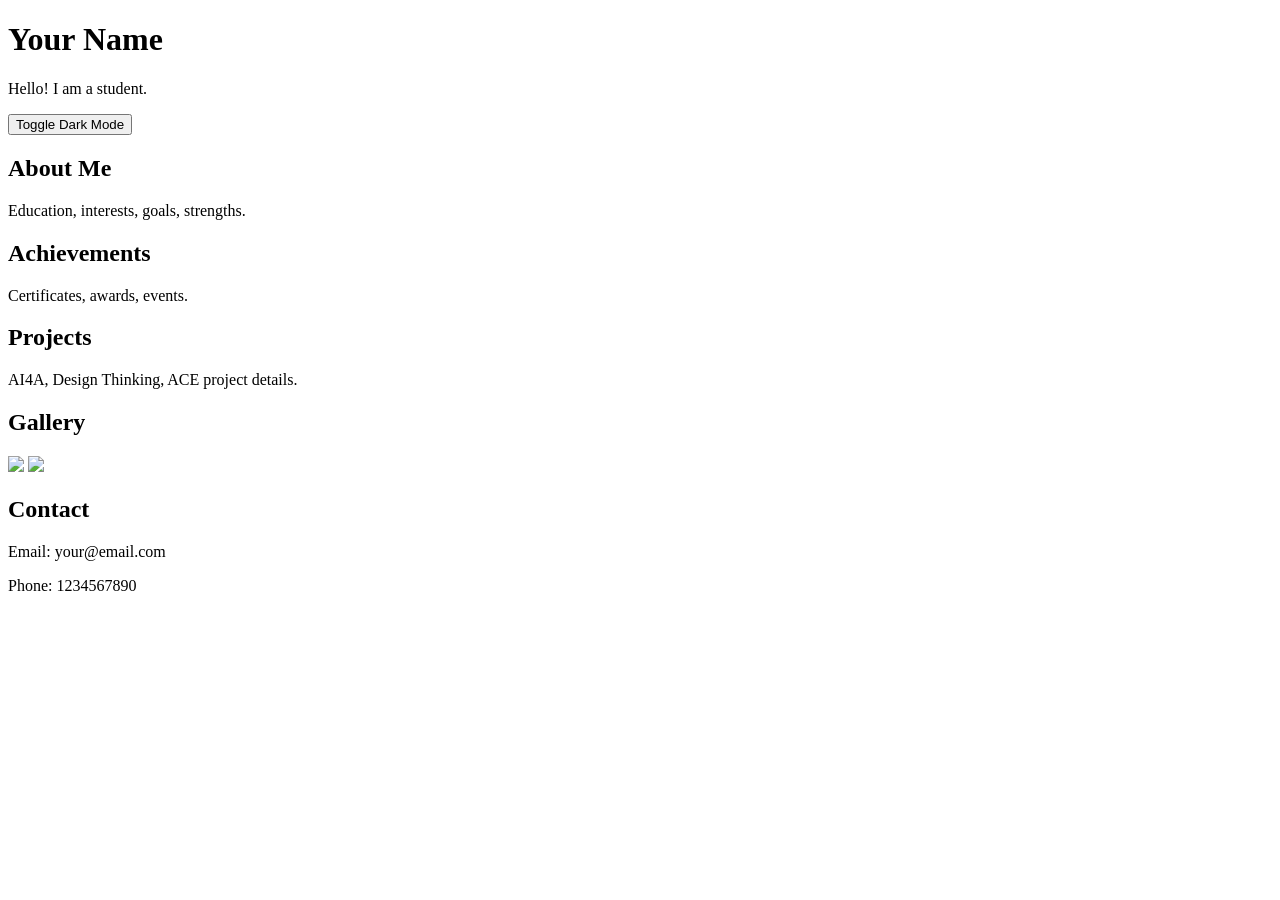
==== index.html @ b1f76a6d "Create index.html" ====
<!DOCTYPE html>
<html>
<head>
    <title>My Portfolio</title>
    <link rel="stylesheet" href="style.css">
</head>
<body>

    <header>
        <h1>Your Name</h1>
        <p>Hello! I am a student.</p>
        <button onclick="toggleDarkMode()">Toggle Dark Mode</button>
    </header>

    <section>
        <h2>About Me</h2>
        <p>Education, interests, goals, strengths.</p>
    </section>

    <section>
        <h2>Achievements</h2>
        <p>Certificates, awards, events.</p>
    </section>

    <section>
        <h2>Projects</h2>
        <p>AI4A, Design Thinking, ACE project details.</p>
    </section>

    <section>
        <h2>Gallery</h2>
        <img src="images/profile.jpg" width="200">
        <img src="images/certificate1.jpg" width="200">
    </section>

    <section>
        <h2>Contact</h2>
        <p>Email: your@email.com</p>
        <p>Phone: 1234567890</p>
    </section>

    <script src="script.js"></script>

</body>
</html>
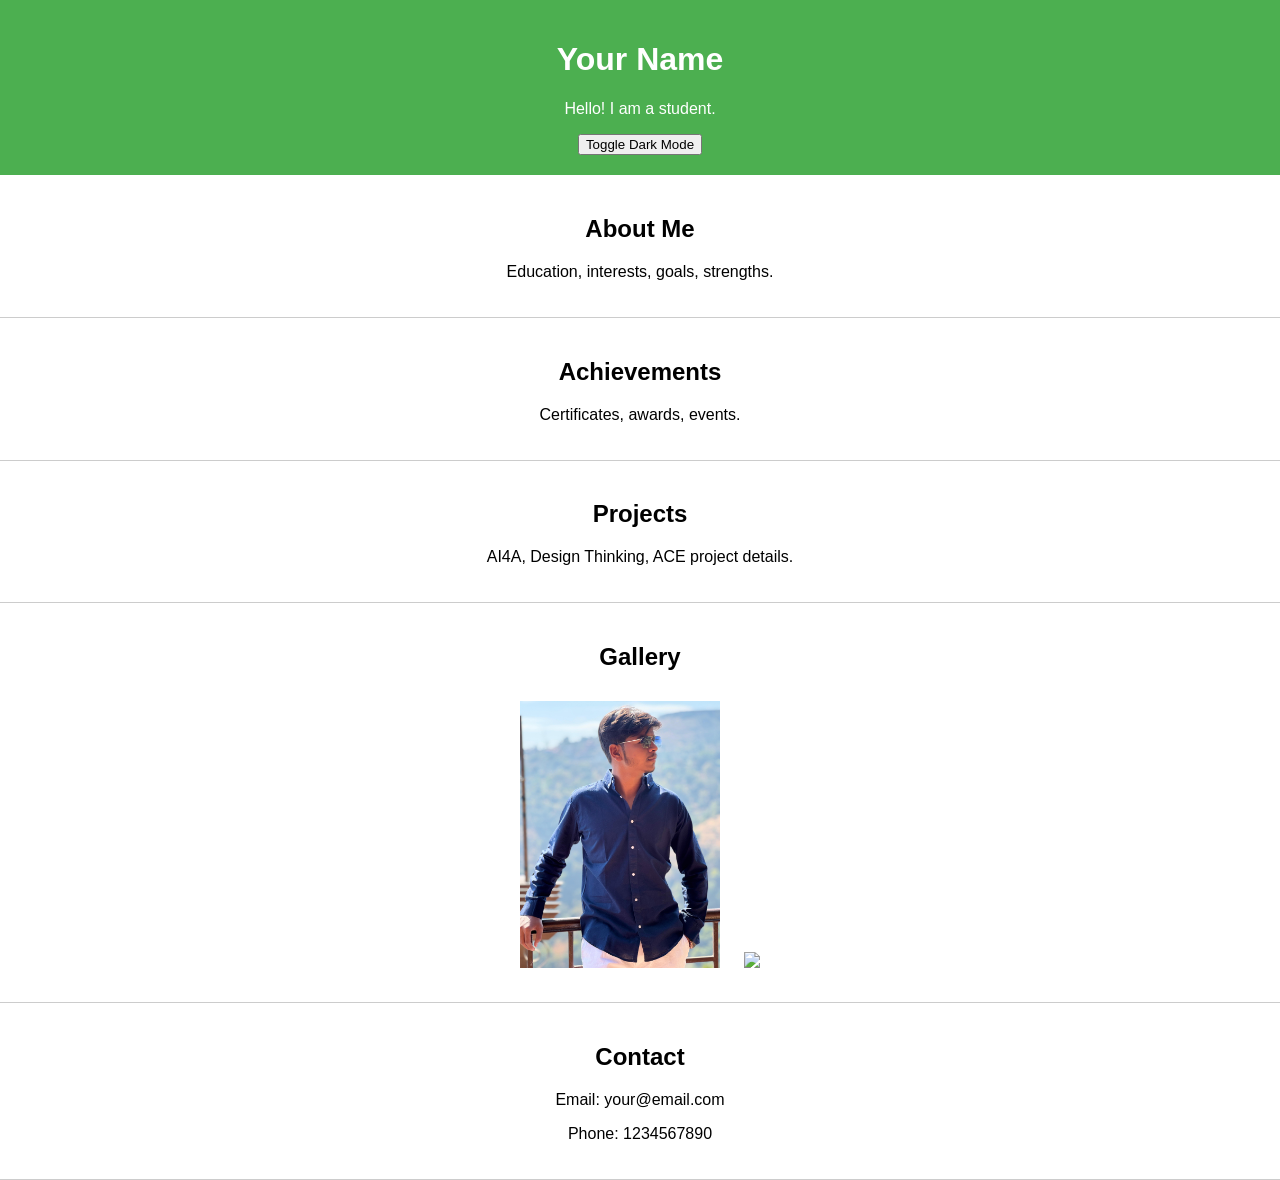
==== commit 2ec7805f: "index.html" ====
--- a/index.html
+++ b/index.html
@@ -29,7 +29,7 @@
 
     <section>
         <h2>Gallery</h2>
-        <img src="images/profile.jpg" width="200">
+        <img src="Profile.jpg.jpeg" width="200">
         <img src="images/certificate1.jpg" width="200">
     </section>
 
--- a/style.css
+++ b/style.css
@@ -0,0 +1,26 @@
+body {
+    font-family: Arial;
+    margin: 0;
+    padding: 0;
+    text-align: center;
+}
+
+header {
+    background: #4CAF50;
+    color: white;
+    padding: 20px;
+}
+
+section {
+    padding: 20px;
+    border-bottom: 1px solid #ccc;
+}
+
+img {
+    margin: 10px;
+}
+
+.dark {
+    background: black;
+    color: white;
+}
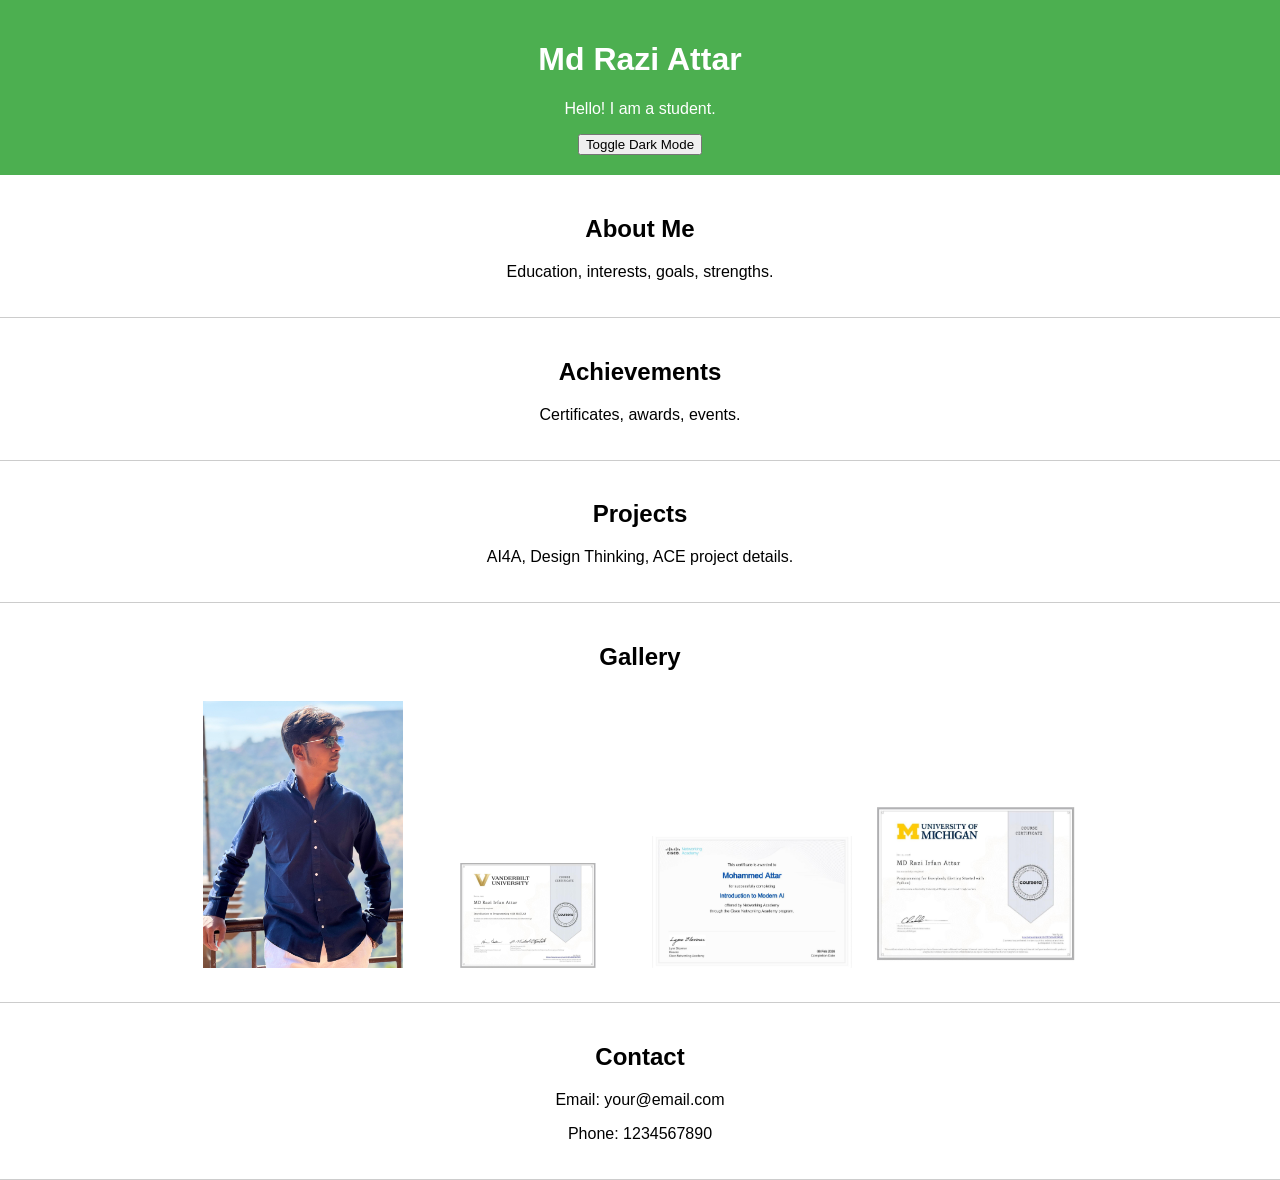
==== commit 78fe2378: "Update index.html" ====
--- a/index.html
+++ b/index.html
@@ -7,7 +7,7 @@
 <body>
 
     <header>
-        <h1>Your Name</h1>
+        <h1>Md Razi Attar</h1>
         <p>Hello! I am a student.</p>
         <button onclick="toggleDarkMode()">Toggle Dark Mode</button>
     </header>
@@ -30,7 +30,9 @@
     <section>
         <h2>Gallery</h2>
         <img src="Profile.jpg.jpeg" width="200">
-        <img src="images/certificate1.jpg" width="200">
+        <img src="Matlab.jpg - Copy.jpeg" width="200">
+        <img src="Modern AI.jpg.jpeg" width="200">
+        <img src="Programming for everybody.jpg.jpeg" width="200">
     </section>
 
     <section>
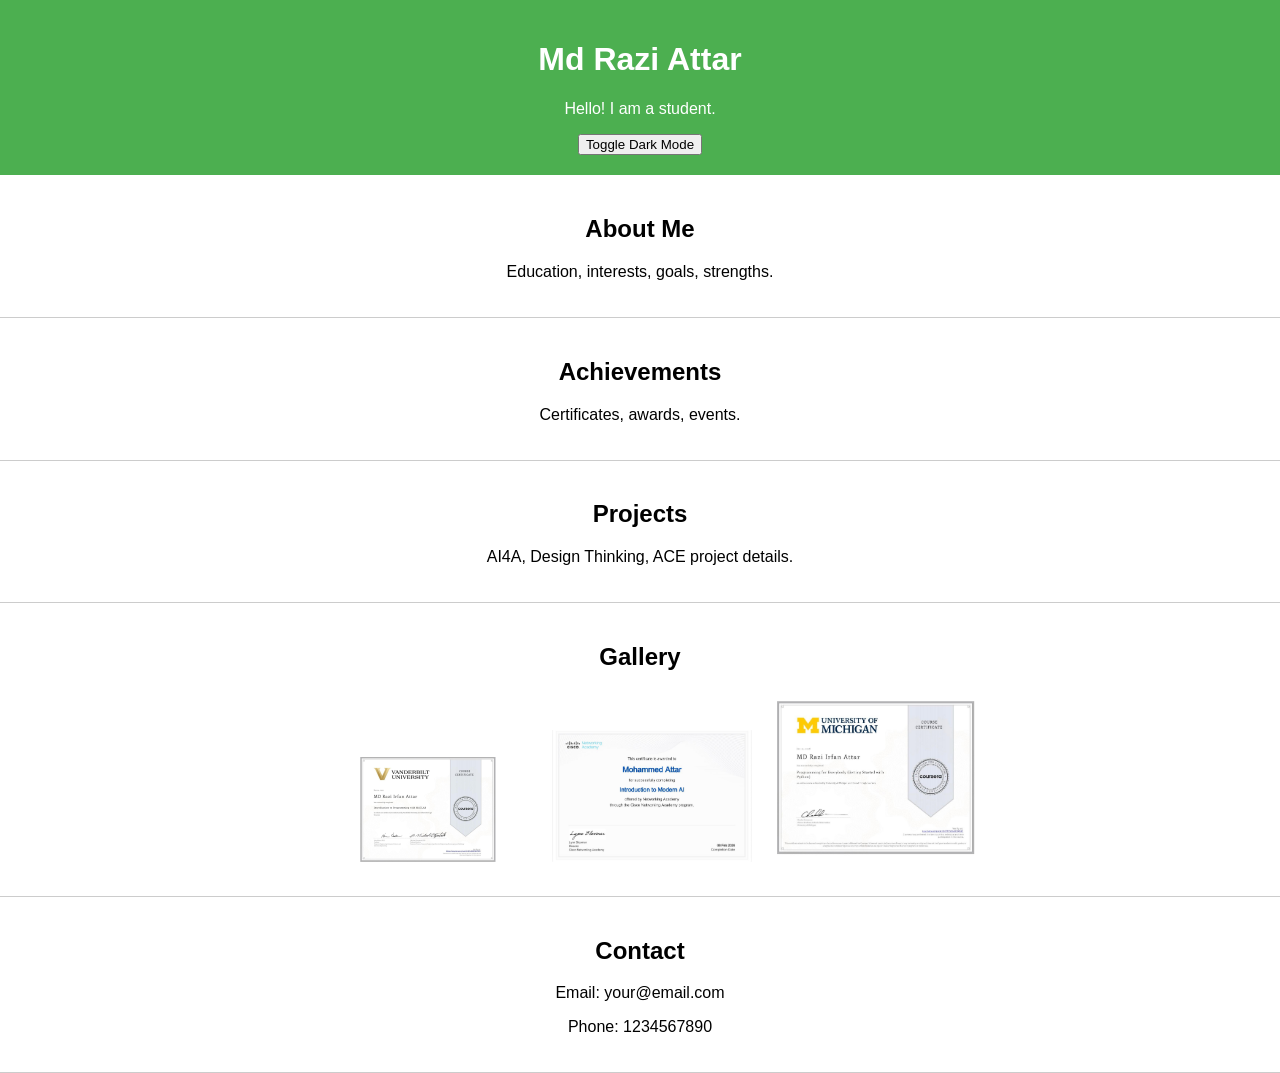
==== commit 5b769613: "Update index.html" ====
--- a/index.html
+++ b/index.html
@@ -29,7 +29,7 @@
 
     <section>
         <h2>Gallery</h2>
-        <img src="Profile.jpg.jpeg" width="200">
+        <img src="" width="200">
         <img src="Matlab.jpg - Copy.jpeg" width="200">
         <img src="Modern AI.jpg.jpeg" width="200">
         <img src="Programming for everybody.jpg.jpeg" width="200">
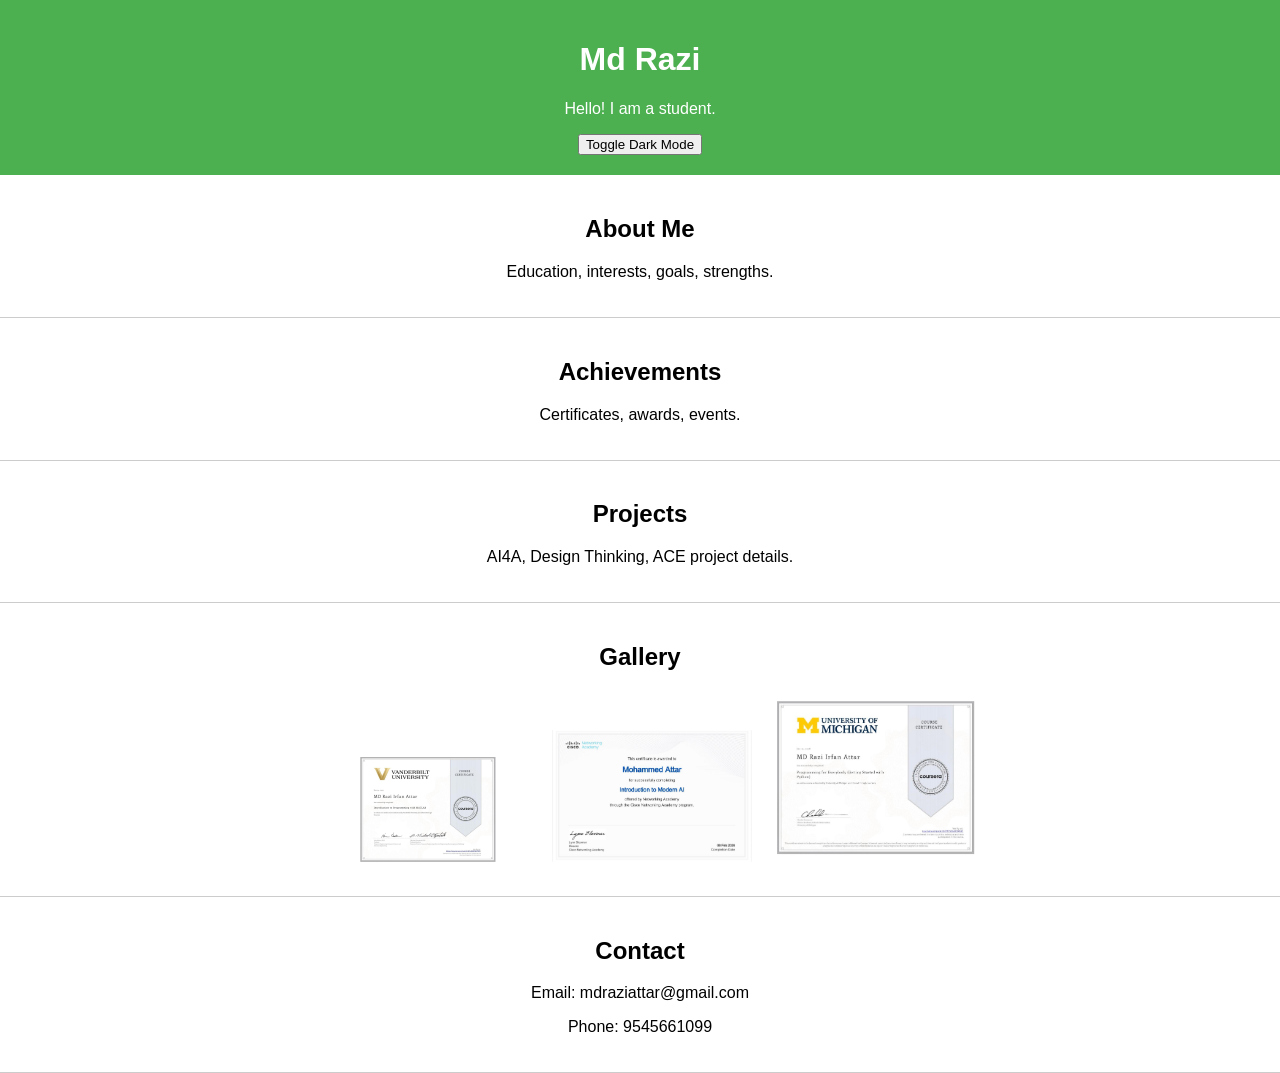
==== commit 2aa8e240: "Update index.html" ====
--- a/index.html
+++ b/index.html
@@ -7,7 +7,7 @@
 <body>
 
     <header>
-        <h1>Md Razi Attar</h1>
+        <h1>Md Razi </h1>
         <p>Hello! I am a student.</p>
         <button onclick="toggleDarkMode()">Toggle Dark Mode</button>
     </header>
@@ -37,8 +37,8 @@
 
     <section>
         <h2>Contact</h2>
-        <p>Email: your@email.com</p>
-        <p>Phone: 1234567890</p>
+        <p>Email: mdraziattar@gmail.com</p>
+        <p>Phone: 9545661099</p>
     </section>
 
     <script src="script.js"></script>
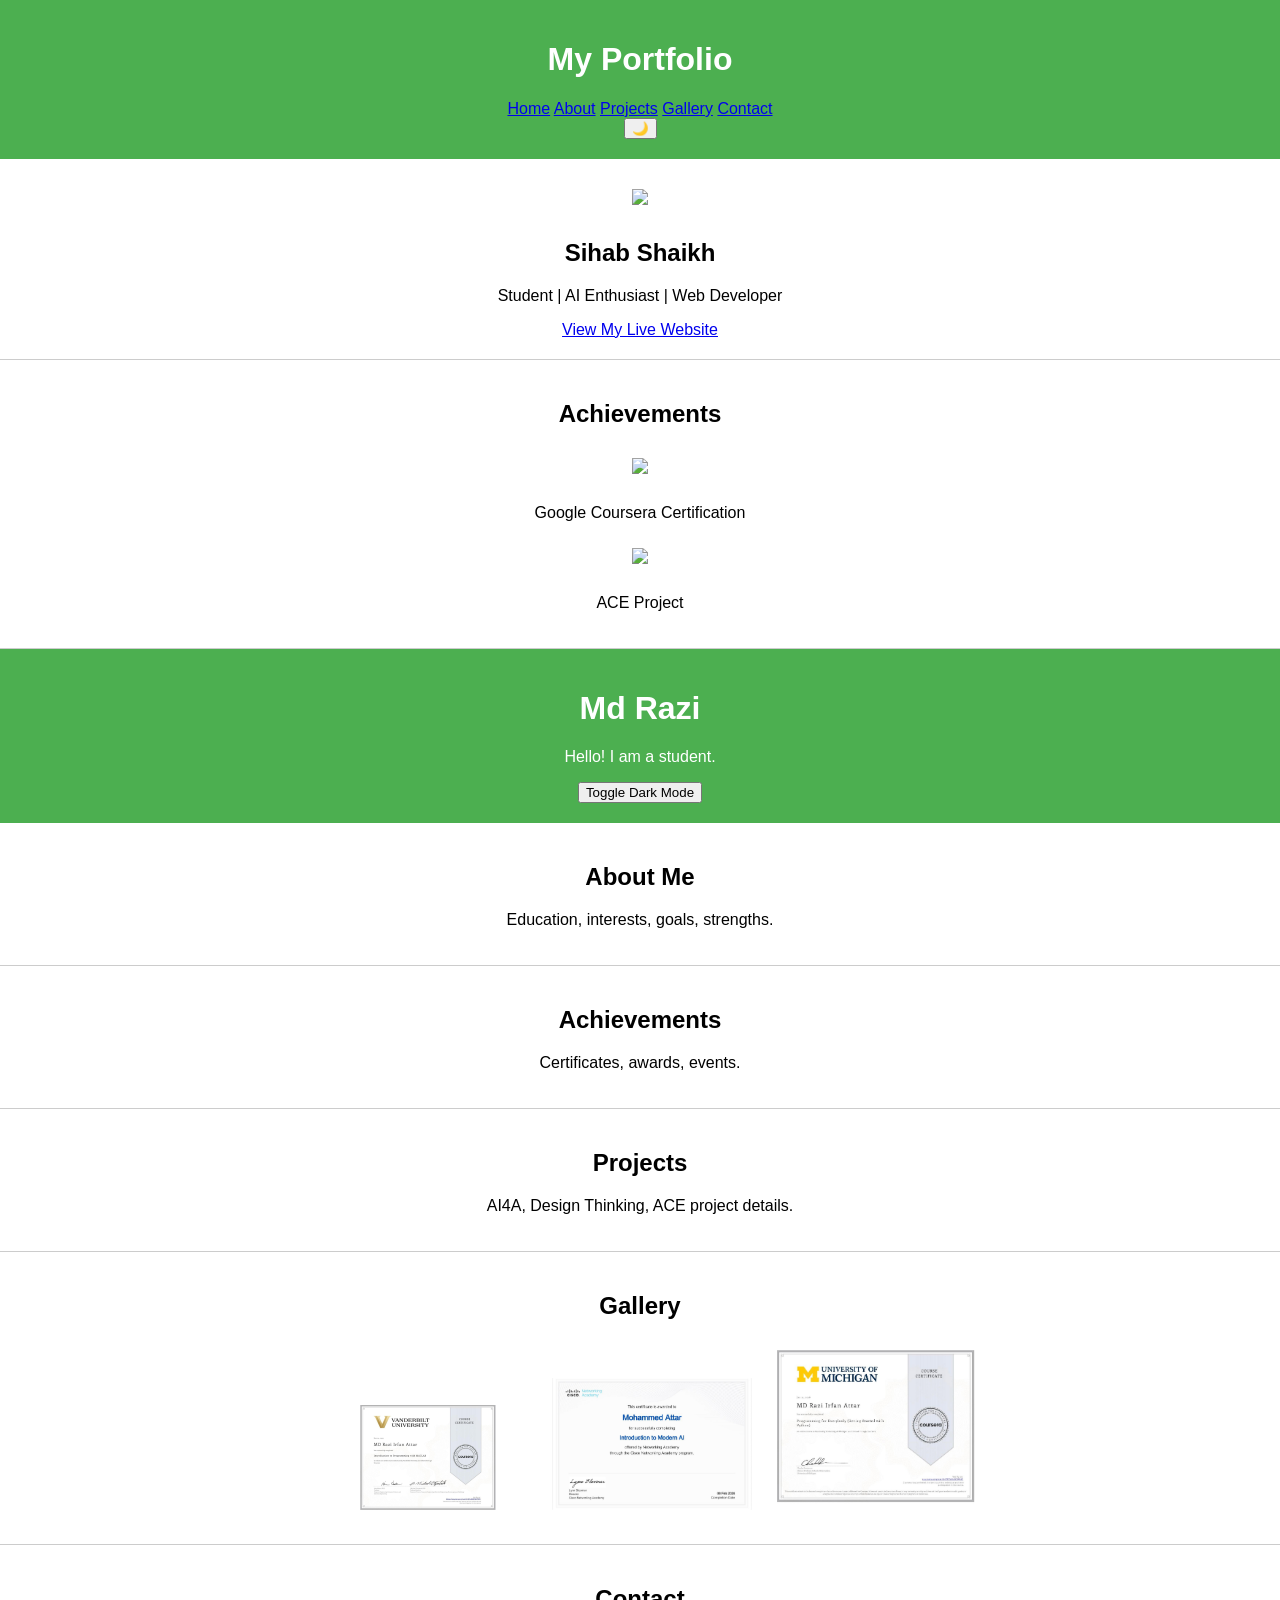
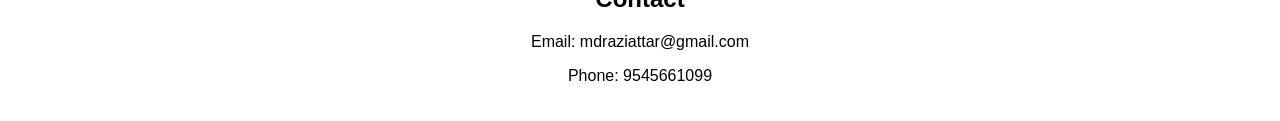
==== commit 822f124f: "Update index.html" ====
--- a/index.html
+++ b/index.html
@@ -1,4 +1,58 @@
 <!DOCTYPE html>
+<html lang="en">
+<head>
+<meta charset="UTF-8">
+<meta name="viewport" content="width=device-width, initial-scale=1.0">
+<title>Portfolio</title>
+
+<link rel="stylesheet" href="assets/style.css">
+</head>
+
+<body>
+
+<header>
+<h1>My Portfolio</h1>
+<nav>
+<a href="index.html">Home</a>
+<a href="about.html">About</a>
+<a href="projects.html">Projects</a>
+<a href="gallery.html">Gallery</a>
+<a href="contact.html">Contact</a>
+</nav>
+
+<button onclick="toggleMode()">🌙</button>
+</header>
+
+<section class="home">
+<img src="assets/profile-photo.jpg">
+<h2>Sihab Shaikh</h2>
+<p>Student | AI Enthusiast | Web Developer</p>
+
+<a href="https://sihabshaikh771.github.io/Portfolio/" target="_blank" class="btn">
+View My Live Website
+</a>
+
+</section>
+
+<section class="achievements">
+<h2>Achievements</h2>
+
+<div class="card">
+<img src="assets/googlecoursera-cert.jpg">
+<p>Google Coursera Certification</p>
+</div>
+
+<div class="card">
+<img src="assets/ace-project.jpg">
+<p>ACE Project</p>
+</div>
+
+</section>
+
+<script src="assets/script.js"></script>
+
+</body>
+</html><!DOCTYPE html>
 <html>
 <head>
     <title>My Portfolio</title>
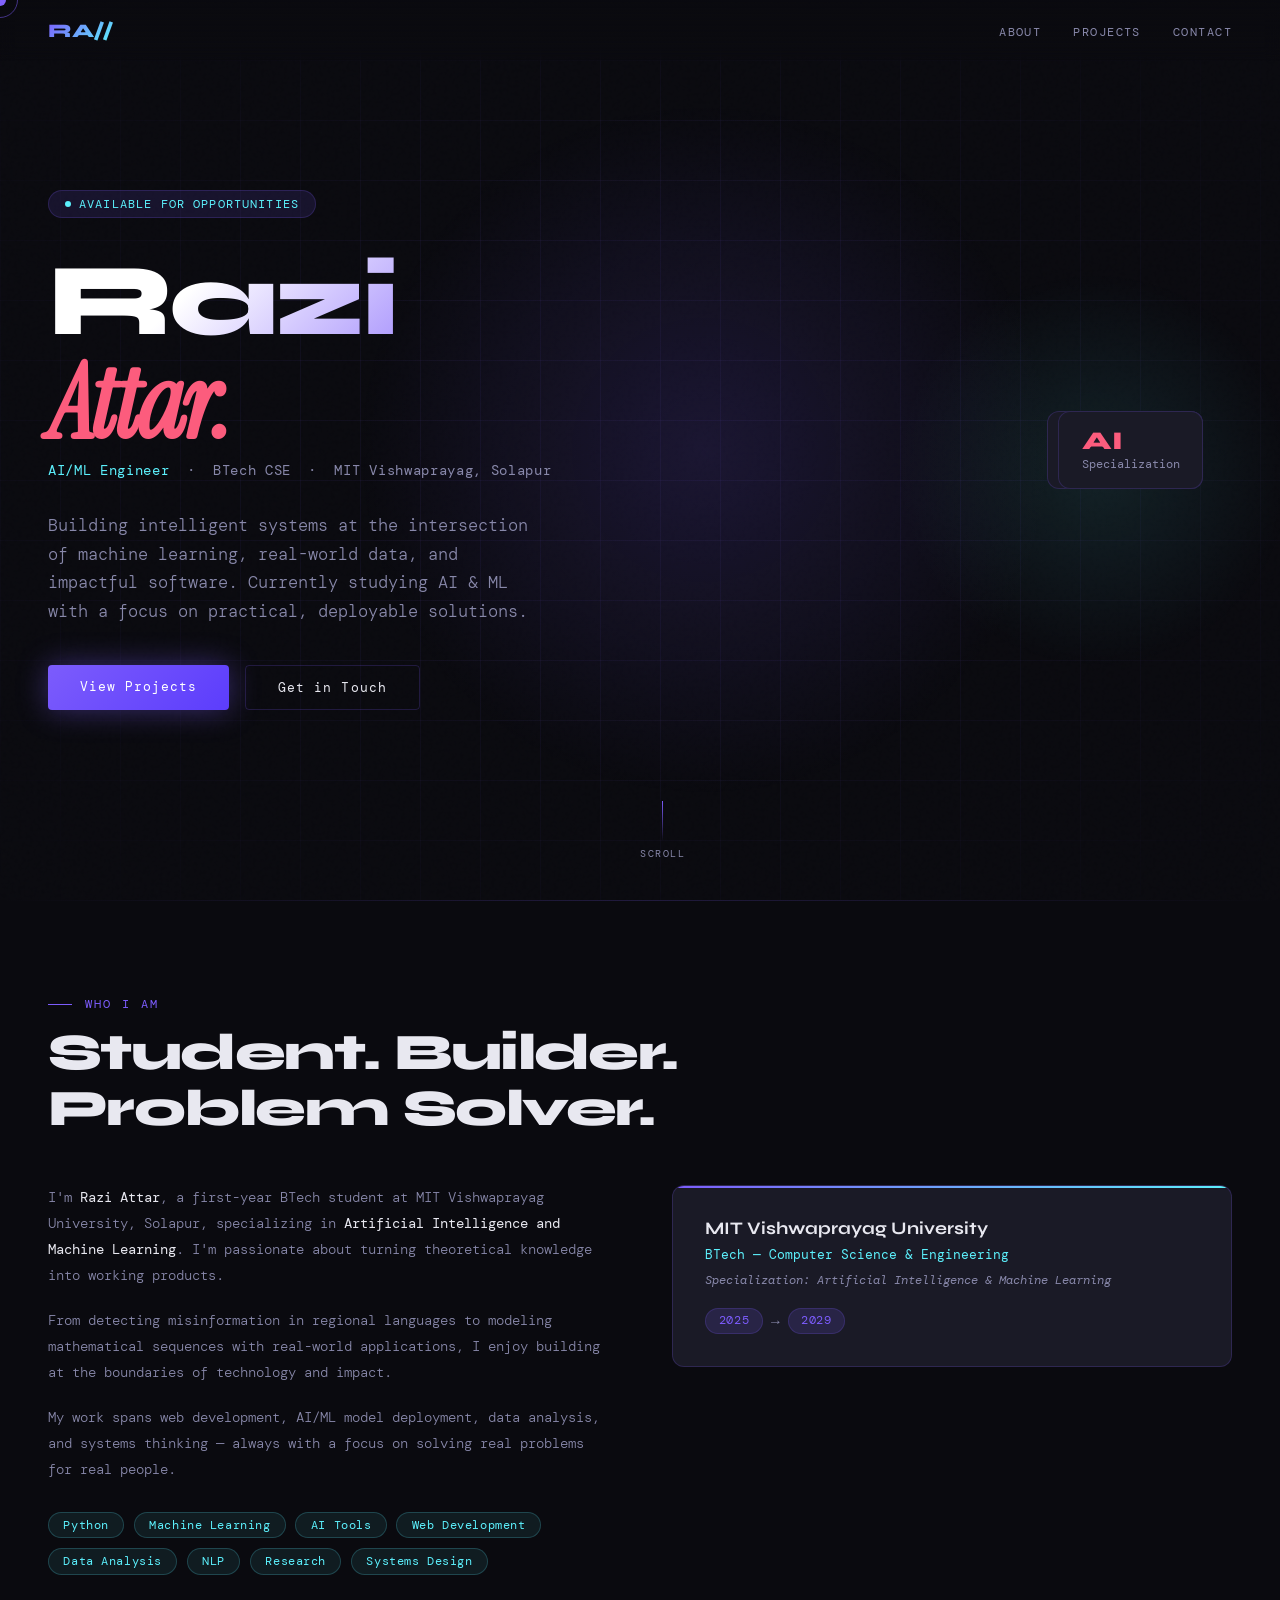
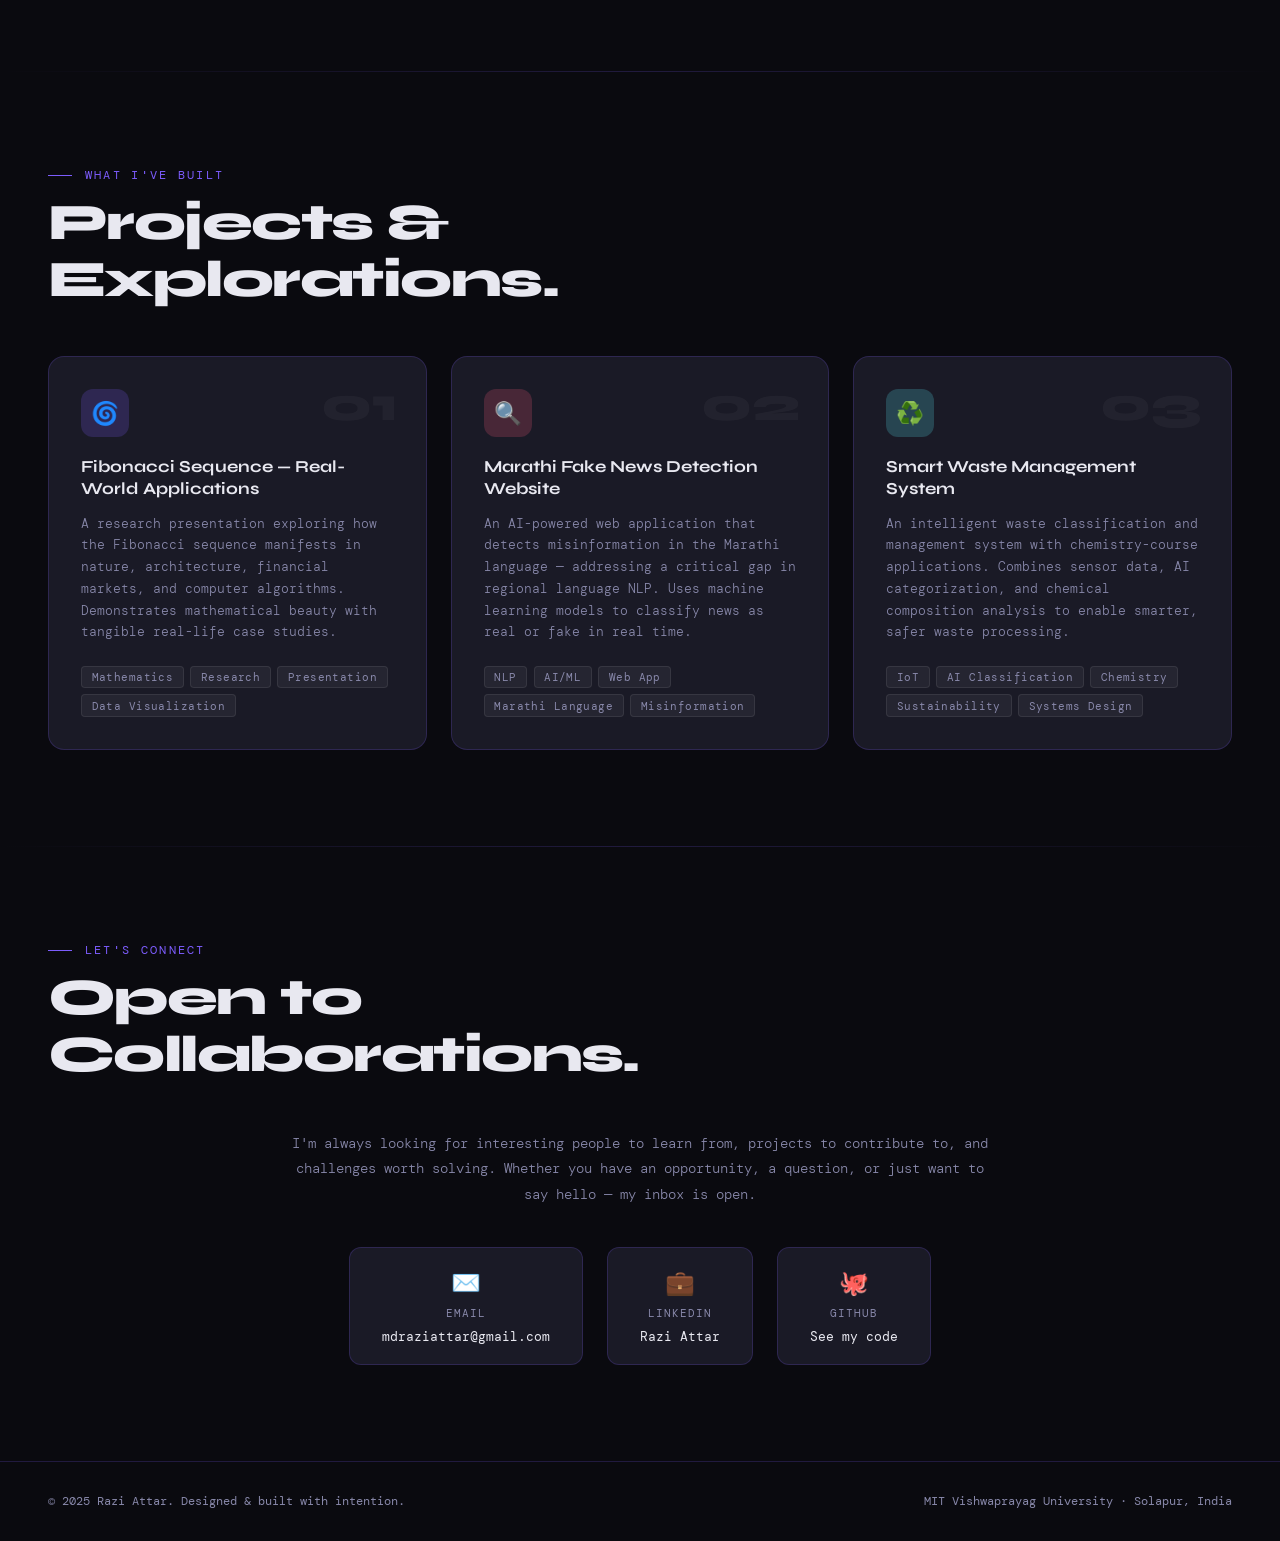
==== commit 2c0cbbc3: "Rename razi_attar_portfolio (1).html to index.html" ====
--- a/index.html
+++ b/index.html
@@ -3,99 +3,855 @@
 <head>
 <meta charset="UTF-8">
 <meta name="viewport" content="width=device-width, initial-scale=1.0">
-<title>Portfolio</title>
-
-<link rel="stylesheet" href="assets/style.css">
-</head>
-
-<body>
-
-<header>
-<h1>My Portfolio</h1>
-<nav>
-<a href="index.html">Home</a>
-<a href="about.html">About</a>
-<a href="projects.html">Projects</a>
-<a href="gallery.html">Gallery</a>
-<a href="contact.html">Contact</a>
-</nav>
-
-<button onclick="toggleMode()">🌙</button>
-</header>
-
-<section class="home">
-<img src="assets/profile-photo.jpg">
-<h2>Sihab Shaikh</h2>
-<p>Student | AI Enthusiast | Web Developer</p>
-
-<a href="https://sihabshaikh771.github.io/Portfolio/" target="_blank" class="btn">
-View My Live Website
-</a>
-
-</section>
-
-<section class="achievements">
-<h2>Achievements</h2>
-
-<div class="card">
-<img src="assets/googlecoursera-cert.jpg">
-<p>Google Coursera Certification</p>
-</div>
-
-<div class="card">
-<img src="assets/ace-project.jpg">
-<p>ACE Project</p>
-</div>
-
-</section>
-
-<script src="assets/script.js"></script>
-
-</body>
-</html><!DOCTYPE html>
-<html>
-<head>
-    <title>My Portfolio</title>
-    <link rel="stylesheet" href="style.css">
+<title>Razi Attar — AI/ML Engineer</title>
+<link href="https://fonts.googleapis.com/css2?family=Syne:wght@400;600;700;800&family=DM+Mono:ital,wght@0,300;0,400;1,300&family=Instrument+Serif:ital@0;1&display=swap" rel="stylesheet">
+<style>
+  :root {
+    --bg: #0a0a0f;
+    --surface: #12121a;
+    --card: #1a1a26;
+    --accent: #7c5cfc;
+    --accent2: #fc5c7d;
+    --accent3: #5cf0fc;
+    --text: #e8e8f0;
+    --muted: #8888aa;
+    --border: rgba(124,92,252,0.2);
+  }
+
+  *, *::before, *::after { box-sizing: border-box; margin: 0; padding: 0; }
+
+  html { scroll-behavior: smooth; }
+
+  body {
+    background: var(--bg);
+    color: var(--text);
+    font-family: 'DM Mono', monospace;
+    overflow-x: hidden;
+    cursor: none;
+  }
+
+  /* Custom cursor */
+  .cursor {
+    position: fixed;
+    width: 12px; height: 12px;
+    background: var(--accent);
+    border-radius: 50%;
+    pointer-events: none;
+    z-index: 9999;
+    transform: translate(-50%, -50%);
+    transition: transform 0.1s, width 0.2s, height 0.2s, background 0.2s;
+    mix-blend-mode: screen;
+  }
+  .cursor-ring {
+    position: fixed;
+    width: 36px; height: 36px;
+    border: 1.5px solid rgba(124,92,252,0.5);
+    border-radius: 50%;
+    pointer-events: none;
+    z-index: 9998;
+    transform: translate(-50%, -50%);
+    transition: transform 0.15s ease-out, width 0.3s, height 0.3s;
+  }
+
+  /* Noise texture overlay */
+  body::before {
+    content: '';
+    position: fixed;
+    inset: 0;
+    background-image: url("data:image/svg+xml,%3Csvg viewBox='0 0 256 256' xmlns='http://www.w3.org/2000/svg'%3E%3Cfilter id='noise'%3E%3CfeTurbulence type='fractalNoise' baseFrequency='0.9' numOctaves='4' stitchTiles='stitch'/%3E%3C/filter%3E%3Crect width='100%25' height='100%25' filter='url(%23noise)' opacity='0.04'/%3E%3C/svg%3E");
+    pointer-events: none;
+    z-index: 0;
+    opacity: 0.4;
+  }
+
+  /* NAV */
+  nav {
+    position: fixed;
+    top: 0; left: 0; right: 0;
+    padding: 1.2rem 3rem;
+    display: flex;
+    justify-content: space-between;
+    align-items: center;
+    z-index: 100;
+    background: linear-gradient(to bottom, rgba(10,10,15,0.95), transparent);
+    backdrop-filter: blur(8px);
+  }
+  .nav-logo {
+    font-family: 'Syne', sans-serif;
+    font-weight: 800;
+    font-size: 1.2rem;
+    letter-spacing: -0.02em;
+    background: linear-gradient(135deg, var(--accent), var(--accent3));
+    -webkit-background-clip: text;
+    -webkit-text-fill-color: transparent;
+  }
+  .nav-links {
+    display: flex;
+    gap: 2rem;
+    list-style: none;
+  }
+  .nav-links a {
+    color: var(--muted);
+    text-decoration: none;
+    font-size: 0.75rem;
+    letter-spacing: 0.12em;
+    text-transform: uppercase;
+    transition: color 0.3s;
+  }
+  .nav-links a:hover { color: var(--accent3); }
+
+  /* HERO */
+  .hero {
+    min-height: 100vh;
+    display: flex;
+    align-items: center;
+    padding: 0 3rem;
+    position: relative;
+    overflow: hidden;
+  }
+
+  .hero-grid-bg {
+    position: absolute;
+    inset: 0;
+    background-image:
+      linear-gradient(rgba(124,92,252,0.06) 1px, transparent 1px),
+      linear-gradient(90deg, rgba(124,92,252,0.06) 1px, transparent 1px);
+    background-size: 60px 60px;
+    mask-image: radial-gradient(ellipse 70% 70% at 50% 50%, black 40%, transparent 100%);
+  }
+
+  .hero-glow {
+    position: absolute;
+    width: 700px; height: 700px;
+    background: radial-gradient(circle, rgba(124,92,252,0.15) 0%, transparent 70%);
+    top: 50%; left: 55%;
+    transform: translate(-50%, -50%);
+    pointer-events: none;
+    animation: pulse-glow 4s ease-in-out infinite;
+  }
+  .hero-glow2 {
+    position: absolute;
+    width: 400px; height: 400px;
+    background: radial-gradient(circle, rgba(92,240,252,0.1) 0%, transparent 70%);
+    top: 30%; left: 70%;
+    pointer-events: none;
+    animation: pulse-glow 6s ease-in-out infinite reverse;
+  }
+
+  @keyframes pulse-glow {
+    0%, 100% { transform: translate(-50%, -50%) scale(1); opacity: 0.8; }
+    50% { transform: translate(-50%, -50%) scale(1.1); opacity: 1; }
+  }
+
+  .hero-content {
+    position: relative;
+    z-index: 1;
+    max-width: 780px;
+  }
+
+  .hero-tag {
+    display: inline-flex;
+    align-items: center;
+    gap: 0.5rem;
+    background: rgba(124,92,252,0.12);
+    border: 1px solid var(--border);
+    padding: 0.35rem 1rem;
+    border-radius: 100px;
+    font-size: 0.72rem;
+    letter-spacing: 0.1em;
+    text-transform: uppercase;
+    color: var(--accent3);
+    margin-bottom: 2rem;
+    animation: fadeInUp 0.8s ease forwards;
+    opacity: 0;
+  }
+  .hero-tag::before {
+    content: '';
+    width: 6px; height: 6px;
+    background: var(--accent3);
+    border-radius: 50%;
+    animation: blink 2s infinite;
+  }
+  @keyframes blink { 0%,100%{opacity:1} 50%{opacity:0.2} }
+
+  .hero-name {
+    font-family: 'Syne', sans-serif;
+    font-weight: 800;
+    font-size: clamp(3.5rem, 8vw, 7rem);
+    line-height: 1;
+    letter-spacing: -0.04em;
+    margin-bottom: 0.4rem;
+    animation: fadeInUp 0.8s 0.1s ease forwards;
+    opacity: 0;
+  }
+  .hero-name span {
+    display: block;
+    background: linear-gradient(135deg, #fff 30%, var(--accent) 100%);
+    -webkit-background-clip: text;
+    -webkit-text-fill-color: transparent;
+  }
+  .hero-name em {
+    font-style: normal;
+    color: var(--accent2);
+    -webkit-text-fill-color: var(--accent2);
+    font-family: 'Instrument Serif', serif;
+    font-style: italic;
+  }
+
+  .hero-subtitle {
+    font-family: 'DM Mono', monospace;
+    font-size: 0.85rem;
+    color: var(--muted);
+    letter-spacing: 0.05em;
+    margin-bottom: 2rem;
+    animation: fadeInUp 0.8s 0.2s ease forwards;
+    opacity: 0;
+  }
+  .hero-subtitle span { color: var(--accent3); }
+
+  .hero-desc {
+    font-size: 1.05rem;
+    color: var(--muted);
+    line-height: 1.7;
+    max-width: 500px;
+    margin-bottom: 2.5rem;
+    font-family: 'DM Mono', monospace;
+    font-weight: 300;
+    animation: fadeInUp 0.8s 0.3s ease forwards;
+    opacity: 0;
+  }
+
+  .hero-cta {
+    display: flex;
+    gap: 1rem;
+    animation: fadeInUp 0.8s 0.4s ease forwards;
+    opacity: 0;
+  }
+  .btn-primary {
+    background: linear-gradient(135deg, var(--accent), #5c3dfc);
+    color: #fff;
+    padding: 0.8rem 2rem;
+    border: none;
+    border-radius: 4px;
+    font-family: 'DM Mono', monospace;
+    font-size: 0.8rem;
+    letter-spacing: 0.08em;
+    cursor: none;
+    text-decoration: none;
+    transition: transform 0.2s, box-shadow 0.2s;
+    display: inline-block;
+    box-shadow: 0 0 30px rgba(124,92,252,0.4);
+  }
+  .btn-primary:hover {
+    transform: translateY(-2px);
+    box-shadow: 0 0 50px rgba(124,92,252,0.6);
+  }
+  .btn-outline {
+    background: transparent;
+    color: var(--text);
+    padding: 0.8rem 2rem;
+    border: 1px solid var(--border);
+    border-radius: 4px;
+    font-family: 'DM Mono', monospace;
+    font-size: 0.8rem;
+    letter-spacing: 0.08em;
+    cursor: none;
+    text-decoration: none;
+    transition: border-color 0.2s, color 0.2s;
+  }
+  .btn-outline:hover { border-color: var(--accent3); color: var(--accent3); }
+
+  /* Floating data badges */
+  .float-badge {
+    position: absolute;
+    right: 6%;
+    background: var(--card);
+    border: 1px solid var(--border);
+    border-radius: 12px;
+    padding: 1rem 1.4rem;
+    font-size: 0.72rem;
+    color: var(--muted);
+    backdrop-filter: blur(10px);
+    animation: float 4s ease-in-out infinite;
+  }
+  .float-badge:nth-child(1) { top: 22%; animation-delay: 0s; }
+  .float-badge:nth-child(2) { top: 48%; animation-delay: 1.5s; }
+  .float-badge:nth-child(3) { top: 72%; animation-delay: 3s; }
+  .float-badge .badge-val {
+    display: block;
+    font-family: 'Syne', sans-serif;
+    font-size: 1.6rem;
+    font-weight: 800;
+    color: var(--text);
+    line-height: 1;
+    margin-bottom: 0.2rem;
+  }
+  .float-badge .badge-val.accent { color: var(--accent); }
+  .float-badge .badge-val.accent3 { color: var(--accent3); }
+  .float-badge .badge-val.accent2 { color: var(--accent2); }
+  @keyframes float {
+    0%,100% { transform: translateY(0px); }
+    50% { transform: translateY(-10px); }
+  }
+
+  @keyframes fadeInUp {
+    from { opacity: 0; transform: translateY(24px); }
+    to { opacity: 1; transform: translateY(0); }
+  }
+
+  /* SECTIONS */
+  section {
+    padding: 6rem 3rem;
+    position: relative;
+    z-index: 1;
+  }
+
+  .section-label {
+    font-size: 0.72rem;
+    letter-spacing: 0.2em;
+    text-transform: uppercase;
+    color: var(--accent);
+    margin-bottom: 0.8rem;
+    display: flex;
+    align-items: center;
+    gap: 0.8rem;
+  }
+  .section-label::before {
+    content: '';
+    width: 24px; height: 1px;
+    background: var(--accent);
+  }
+
+  .section-title {
+    font-family: 'Syne', sans-serif;
+    font-size: clamp(2rem, 4vw, 3.2rem);
+    font-weight: 800;
+    letter-spacing: -0.03em;
+    line-height: 1.1;
+    margin-bottom: 1rem;
+  }
+
+  /* ABOUT */
+  .about-grid {
+    display: grid;
+    grid-template-columns: 1fr 1fr;
+    gap: 4rem;
+    align-items: start;
+    margin-top: 3rem;
+  }
+
+  .about-text p {
+    color: var(--muted);
+    line-height: 1.8;
+    font-size: 0.9rem;
+    font-weight: 300;
+    margin-bottom: 1.2rem;
+  }
+  .about-text p strong { color: var(--text); font-weight: 400; }
+
+  .edu-card {
+    background: var(--card);
+    border: 1px solid var(--border);
+    border-radius: 12px;
+    padding: 2rem;
+    position: relative;
+    overflow: hidden;
+  }
+  .edu-card::before {
+    content: '';
+    position: absolute;
+    top: 0; left: 0; right: 0;
+    height: 2px;
+    background: linear-gradient(90deg, var(--accent), var(--accent3));
+  }
+  .edu-card .university {
+    font-family: 'Syne', sans-serif;
+    font-weight: 700;
+    font-size: 1.1rem;
+    margin-bottom: 0.4rem;
+  }
+  .edu-card .degree {
+    font-size: 0.82rem;
+    color: var(--accent3);
+    margin-bottom: 0.6rem;
+  }
+  .edu-card .specialization {
+    font-size: 0.78rem;
+    color: var(--muted);
+    margin-bottom: 1.2rem;
+    font-style: italic;
+  }
+  .edu-timeline {
+    display: flex;
+    gap: 0.5rem;
+    align-items: center;
+  }
+  .year-pill {
+    background: rgba(124,92,252,0.15);
+    border: 1px solid var(--border);
+    padding: 0.3rem 0.8rem;
+    border-radius: 100px;
+    font-size: 0.72rem;
+    color: var(--accent);
+    letter-spacing: 0.05em;
+  }
+  .year-arrow { color: var(--muted); font-size: 0.9rem; }
+
+  .skills-grid {
+    display: flex;
+    flex-wrap: wrap;
+    gap: 0.6rem;
+    margin-top: 1.8rem;
+  }
+  .skill-tag {
+    background: rgba(92,240,252,0.08);
+    border: 1px solid rgba(92,240,252,0.2);
+    color: var(--accent3);
+    padding: 0.3rem 0.9rem;
+    border-radius: 100px;
+    font-size: 0.72rem;
+    letter-spacing: 0.05em;
+  }
+
+  /* PROJECTS */
+  .projects-grid {
+    display: grid;
+    grid-template-columns: repeat(3, 1fr);
+    gap: 1.5rem;
+    margin-top: 3rem;
+  }
+
+  .project-card {
+    background: var(--card);
+    border: 1px solid var(--border);
+    border-radius: 16px;
+    padding: 2rem;
+    position: relative;
+    overflow: hidden;
+    transition: transform 0.3s, border-color 0.3s, box-shadow 0.3s;
+    cursor: none;
+  }
+  .project-card:hover {
+    transform: translateY(-6px);
+    border-color: var(--accent);
+    box-shadow: 0 20px 60px rgba(124,92,252,0.2);
+  }
+  .project-card::after {
+    content: '';
+    position: absolute;
+    inset: 0;
+    background: linear-gradient(135deg, rgba(124,92,252,0.05), transparent);
+    opacity: 0;
+    transition: opacity 0.3s;
+  }
+  .project-card:hover::after { opacity: 1; }
+
+  .project-icon {
+    width: 48px; height: 48px;
+    border-radius: 12px;
+    display: flex;
+    align-items: center;
+    justify-content: center;
+    font-size: 1.4rem;
+    margin-bottom: 1.2rem;
+  }
+  .icon-purple { background: rgba(124,92,252,0.2); }
+  .icon-pink { background: rgba(252,92,125,0.2); }
+  .icon-cyan { background: rgba(92,240,252,0.2); }
+
+  .project-title {
+    font-family: 'Syne', sans-serif;
+    font-weight: 700;
+    font-size: 1.05rem;
+    margin-bottom: 0.8rem;
+    line-height: 1.3;
+  }
+  .project-desc {
+    font-size: 0.8rem;
+    color: var(--muted);
+    line-height: 1.7;
+    font-weight: 300;
+    margin-bottom: 1.4rem;
+  }
+  .project-tags {
+    display: flex;
+    flex-wrap: wrap;
+    gap: 0.4rem;
+  }
+  .ptag {
+    background: rgba(255,255,255,0.05);
+    border: 1px solid rgba(255,255,255,0.08);
+    padding: 0.2rem 0.6rem;
+    border-radius: 4px;
+    font-size: 0.67rem;
+    color: var(--muted);
+    letter-spacing: 0.04em;
+  }
+
+  .project-num {
+    position: absolute;
+    top: 1.5rem; right: 1.8rem;
+    font-family: 'Syne', sans-serif;
+    font-size: 3rem;
+    font-weight: 800;
+    color: rgba(255,255,255,0.04);
+    line-height: 1;
+    pointer-events: none;
+  }
+
+  /* CONTACT */
+  .contact-inner {
+    max-width: 700px;
+    margin: 3rem auto 0;
+    text-align: center;
+  }
+  .contact-inner p {
+    color: var(--muted);
+    font-size: 0.88rem;
+    line-height: 1.8;
+    font-weight: 300;
+    margin-bottom: 2.5rem;
+  }
+  .contact-links {
+    display: flex;
+    justify-content: center;
+    gap: 1.5rem;
+    flex-wrap: wrap;
+  }
+  .contact-item {
+    display: flex;
+    flex-direction: column;
+    align-items: center;
+    gap: 0.5rem;
+    background: var(--card);
+    border: 1px solid var(--border);
+    padding: 1.2rem 2rem;
+    border-radius: 12px;
+    text-decoration: none;
+    color: var(--text);
+    transition: border-color 0.3s, transform 0.3s;
+    min-width: 140px;
+  }
+  .contact-item:hover { border-color: var(--accent); transform: translateY(-4px); }
+  .contact-item span { font-size: 1.5rem; }
+  .contact-item small { font-size: 0.7rem; color: var(--muted); letter-spacing: 0.08em; text-transform: uppercase; }
+  .contact-item strong { font-size: 0.82rem; font-weight: 400; }
+
+  /* FOOTER */
+  footer {
+    border-top: 1px solid var(--border);
+    padding: 2rem 3rem;
+    display: flex;
+    justify-content: space-between;
+    align-items: center;
+    color: var(--muted);
+    font-size: 0.72rem;
+  }
+
+  /* DIVIDER */
+  .divider {
+    width: 100%;
+    height: 1px;
+    background: linear-gradient(90deg, transparent, var(--border), transparent);
+  }
+
+  /* SCROLL INDICATOR */
+  .scroll-indicator {
+    position: absolute;
+    bottom: 2.5rem;
+    left: 50%;
+    transform: translateX(-50%);
+    display: flex;
+    flex-direction: column;
+    align-items: center;
+    gap: 0.4rem;
+    color: var(--muted);
+    font-size: 0.65rem;
+    letter-spacing: 0.15em;
+    text-transform: uppercase;
+    animation: fadeInUp 1s 0.8s forwards;
+    opacity: 0;
+  }
+  .scroll-line {
+    width: 1px; height: 40px;
+    background: linear-gradient(to bottom, var(--accent), transparent);
+    animation: scroll-pulse 2s infinite;
+  }
+  @keyframes scroll-pulse {
+    0%,100% { transform: scaleY(1); opacity: 0.6; }
+    50% { transform: scaleY(1.4); opacity: 1; }
+  }
+
+  /* Responsive */
+  @media (max-width: 900px) {
+    nav { padding: 1rem 1.5rem; }
+    .hero { padding: 6rem 1.5rem 3rem; }
+    section { padding: 4rem 1.5rem; }
+    .about-grid { grid-template-columns: 1fr; gap: 2rem; }
+    .projects-grid { grid-template-columns: 1fr; }
+    .float-badge { display: none; }
+    footer { flex-direction: column; gap: 1rem; text-align: center; }
+  }
+</style>
 </head>
 <body>
 
-    <header>
-        <h1>Md Razi </h1>
-        <p>Hello! I am a student.</p>
-        <button onclick="toggleDarkMode()">Toggle Dark Mode</button>
-    </header>
-
-    <section>
-        <h2>About Me</h2>
-        <p>Education, interests, goals, strengths.</p>
-    </section>
-
-    <section>
-        <h2>Achievements</h2>
-        <p>Certificates, awards, events.</p>
-    </section>
-
-    <section>
-        <h2>Projects</h2>
-        <p>AI4A, Design Thinking, ACE project details.</p>
-    </section>
-
-    <section>
-        <h2>Gallery</h2>
-        <img src="" width="200">
-        <img src="Matlab.jpg - Copy.jpeg" width="200">
-        <img src="Modern AI.jpg.jpeg" width="200">
-        <img src="Programming for everybody.jpg.jpeg" width="200">
-    </section>
-
-    <section>
-        <h2>Contact</h2>
-        <p>Email: mdraziattar@gmail.com</p>
-        <p>Phone: 9545661099</p>
-    </section>
-
-    <script src="script.js"></script>
-
+<div class="cursor" id="cursor"></div>
+<div class="cursor-ring" id="cursorRing"></div>
+
+<!-- NAV -->
+<nav>
+  <div class="nav-logo">RA//</div>
+  <ul class="nav-links">
+    <li><a href="#about">About</a></li>
+    <li><a href="#projects">Projects</a></li>
+    <li><a href="#contact">Contact</a></li>
+  </ul>
+</nav>
+
+<!-- HERO -->
+<section class="hero" id="home">
+  <div class="hero-grid-bg"></div>
+  <div class="hero-glow"></div>
+  <div class="hero-glow2"></div>
+
+  <div class="hero-content">
+    <div class="hero-tag">Available for Opportunities</div>
+    <h1 class="hero-name">
+      <span>Razi</span>
+      <em>Attar.</em>
+    </h1>
+    <p class="hero-subtitle">
+      <span>AI/ML Engineer</span> &nbsp;·&nbsp; BTech CSE &nbsp;·&nbsp; MIT Vishwaprayag, Solapur
+    </p>
+    <p class="hero-desc">
+      Building intelligent systems at the intersection of machine learning, real-world data, and impactful software. Currently studying AI & ML with a focus on practical, deployable solutions.
+    </p>
+    <div class="hero-cta">
+      <a href="#projects" class="btn-primary">View Projects</a>
+      <a href="#contact" class="btn-outline">Get in Touch</a>
+    </div>
+  </div>
+
+  <!-- Floating badges -->
+  <div class="float-badge">
+    <span class="badge-val accent">3</span>
+    Projects
+  </div>
+  <div class="float-badge">
+    <span class="badge-val accent3">2029</span>
+    Graduating
+  </div>
+  <div class="float-badge">
+    <span class="badge-val accent2">AI</span>
+    Specialization
+  </div>
+
+  <div class="scroll-indicator">
+    <div class="scroll-line"></div>
+    Scroll
+  </div>
+</section>
+
+<div class="divider"></div>
+
+<!-- ABOUT -->
+<section id="about">
+  <div class="section-label">Who I Am</div>
+  <h2 class="section-title">Student. Builder.<br>Problem Solver.</h2>
+
+  <div class="about-grid">
+    <div class="about-text">
+      <p>
+        I'm <strong>Razi Attar</strong>, a first-year BTech student at MIT Vishwaprayag University, Solapur, specializing in <strong>Artificial Intelligence and Machine Learning</strong>. I'm passionate about turning theoretical knowledge into working products.
+      </p>
+      <p>
+        From detecting misinformation in regional languages to modeling mathematical sequences with real-world applications, I enjoy building at the boundaries of technology and impact.
+      </p>
+      <p>
+        My work spans web development, AI/ML model deployment, data analysis, and systems thinking — always with a focus on solving real problems for real people.
+      </p>
+      <div class="skills-grid">
+        <span class="skill-tag">Python</span>
+        <span class="skill-tag">Machine Learning</span>
+        <span class="skill-tag">AI Tools</span>
+        <span class="skill-tag">Web Development</span>
+        <span class="skill-tag">Data Analysis</span>
+        <span class="skill-tag">NLP</span>
+        <span class="skill-tag">Research</span>
+        <span class="skill-tag">Systems Design</span>
+      </div>
+    </div>
+
+    <div>
+      <div class="edu-card">
+        <div class="university">MIT Vishwaprayag University</div>
+        <div class="degree">BTech — Computer Science & Engineering</div>
+        <div class="specialization">Specialization: Artificial Intelligence & Machine Learning</div>
+        <div class="edu-timeline">
+          <span class="year-pill">2025</span>
+          <span class="year-arrow">→</span>
+          <span class="year-pill">2029</span>
+        </div>
+      </div>
+    </div>
+  </div>
+</section>
+
+<div class="divider"></div>
+
+<!-- PROJECTS -->
+<section id="projects">
+  <div class="section-label">What I've Built</div>
+  <h2 class="section-title">Projects &<br>Explorations.</h2>
+
+  <div class="projects-grid">
+
+    <!-- Project 1 -->
+    <div class="project-card">
+      <div class="project-num">01</div>
+      <div class="project-icon icon-purple">🌀</div>
+      <h3 class="project-title">Fibonacci Sequence — Real-World Applications</h3>
+      <p class="project-desc">
+        A research presentation exploring how the Fibonacci sequence manifests in nature, architecture, financial markets, and computer algorithms. Demonstrates mathematical beauty with tangible real-life case studies.
+      </p>
+      <div class="project-tags">
+        <span class="ptag">Mathematics</span>
+        <span class="ptag">Research</span>
+        <span class="ptag">Presentation</span>
+        <span class="ptag">Data Visualization</span>
+      </div>
+    </div>
+
+    <!-- Project 2 -->
+    <div class="project-card">
+      <div class="project-num">02</div>
+      <div class="project-icon icon-pink">🔍</div>
+      <h3 class="project-title">Marathi Fake News Detection Website</h3>
+      <p class="project-desc">
+        An AI-powered web application that detects misinformation in the Marathi language — addressing a critical gap in regional language NLP. Uses machine learning models to classify news as real or fake in real time.
+      </p>
+      <div class="project-tags">
+        <span class="ptag">NLP</span>
+        <span class="ptag">AI/ML</span>
+        <span class="ptag">Web App</span>
+        <span class="ptag">Marathi Language</span>
+        <span class="ptag">Misinformation</span>
+      </div>
+    </div>
+
+    <!-- Project 3 -->
+    <div class="project-card">
+      <div class="project-num">03</div>
+      <div class="project-icon icon-cyan">♻️</div>
+      <h3 class="project-title">Smart Waste Management System</h3>
+      <p class="project-desc">
+        An intelligent waste classification and management system with chemistry-course applications. Combines sensor data, AI categorization, and chemical composition analysis to enable smarter, safer waste processing.
+      </p>
+      <div class="project-tags">
+        <span class="ptag">IoT</span>
+        <span class="ptag">AI Classification</span>
+        <span class="ptag">Chemistry</span>
+        <span class="ptag">Sustainability</span>
+        <span class="ptag">Systems Design</span>
+      </div>
+    </div>
+
+  </div>
+</section>
+
+<div class="divider"></div>
+
+<!-- CONTACT -->
+<section id="contact">
+  <div class="section-label">Let's Connect</div>
+  <h2 class="section-title">Open to<br>Collaborations.</h2>
+
+  <div class="contact-inner">
+    <p>
+      I'm always looking for interesting people to learn from, projects to contribute to, and challenges worth solving. Whether you have an opportunity, a question, or just want to say hello — my inbox is open.
+    </p>
+    <div class="contact-links">
+      <a class="contact-item" href="mailto:mdraziattar@gmail.com">
+        <span>✉️</span>
+        <small>Email</small>
+        <strong>mdraziattar@gmail.com</strong>
+      </a>
+      <a class="contact-item" href="https://www.linkedin.com/in/razi-attar" target="_blank">
+        <span>💼</span>
+        <small>LinkedIn</small>
+        <strong>Razi Attar</strong>
+      </a>
+      <a class="contact-item" href="#">
+        <span>🐙</span>
+        <small>GitHub</small>
+        <strong>See my code</strong>
+      </a>
+    </div>
+  </div>
+</section>
+
+<!-- FOOTER -->
+<footer>
+  <div>© 2025 Razi Attar. Designed & built with intention.</div>
+  <div>MIT Vishwaprayag University · Solapur, India</div>
+</footer>
+
+<script>
+  // Custom cursor
+  const cursor = document.getElementById('cursor');
+  const ring = document.getElementById('cursorRing');
+  let mouseX = 0, mouseY = 0, ringX = 0, ringY = 0;
+
+  document.addEventListener('mousemove', e => {
+    mouseX = e.clientX; mouseY = e.clientY;
+    cursor.style.left = mouseX + 'px';
+    cursor.style.top = mouseY + 'px';
+  });
+
+  function animateRing() {
+    ringX += (mouseX - ringX) * 0.12;
+    ringY += (mouseY - ringY) * 0.12;
+    ring.style.left = ringX + 'px';
+    ring.style.top = ringY + 'px';
+    requestAnimationFrame(animateRing);
+  }
+  animateRing();
+
+  // Hover effects on interactive elements
+  document.querySelectorAll('a, button, .project-card').forEach(el => {
+    el.addEventListener('mouseenter', () => {
+      cursor.style.width = '6px';
+      cursor.style.height = '6px';
+      ring.style.width = '56px';
+      ring.style.height = '56px';
+      ring.style.borderColor = 'rgba(124,92,252,0.8)';
+    });
+    el.addEventListener('mouseleave', () => {
+      cursor.style.width = '12px';
+      cursor.style.height = '12px';
+      ring.style.width = '36px';
+      ring.style.height = '36px';
+      ring.style.borderColor = 'rgba(124,92,252,0.5)';
+    });
+  });
+
+  // Scroll reveal
+  const observer = new IntersectionObserver(entries => {
+    entries.forEach(entry => {
+      if (entry.isIntersecting) {
+        entry.target.style.opacity = '1';
+        entry.target.style.transform = 'translateY(0)';
+      }
+    });
+  }, { threshold: 0.15 });
+
+  document.querySelectorAll('.project-card, .edu-card, .about-text').forEach(el => {
+    el.style.opacity = '0';
+    el.style.transform = 'translateY(30px)';
+    el.style.transition = 'opacity 0.6s ease, transform 0.6s ease';
+    observer.observe(el);
+  });
+</script>
 </body>
 </html>
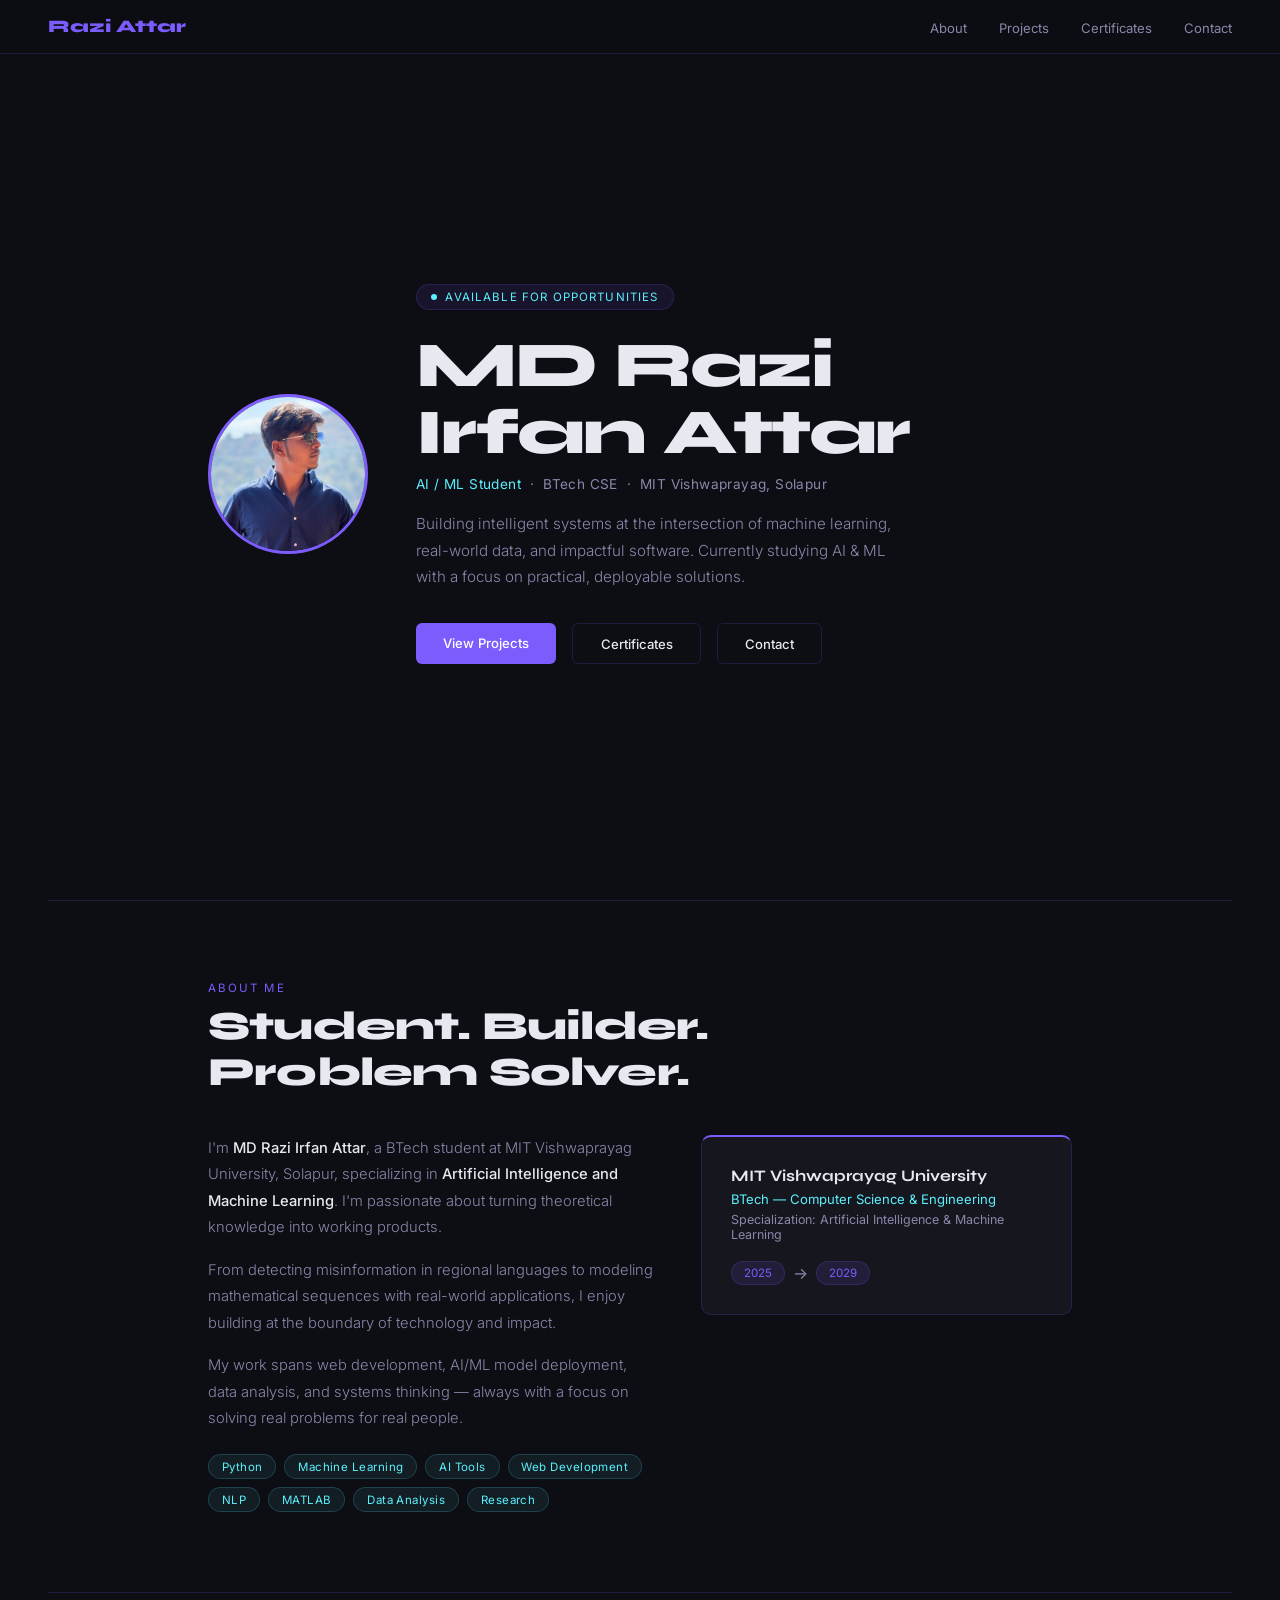
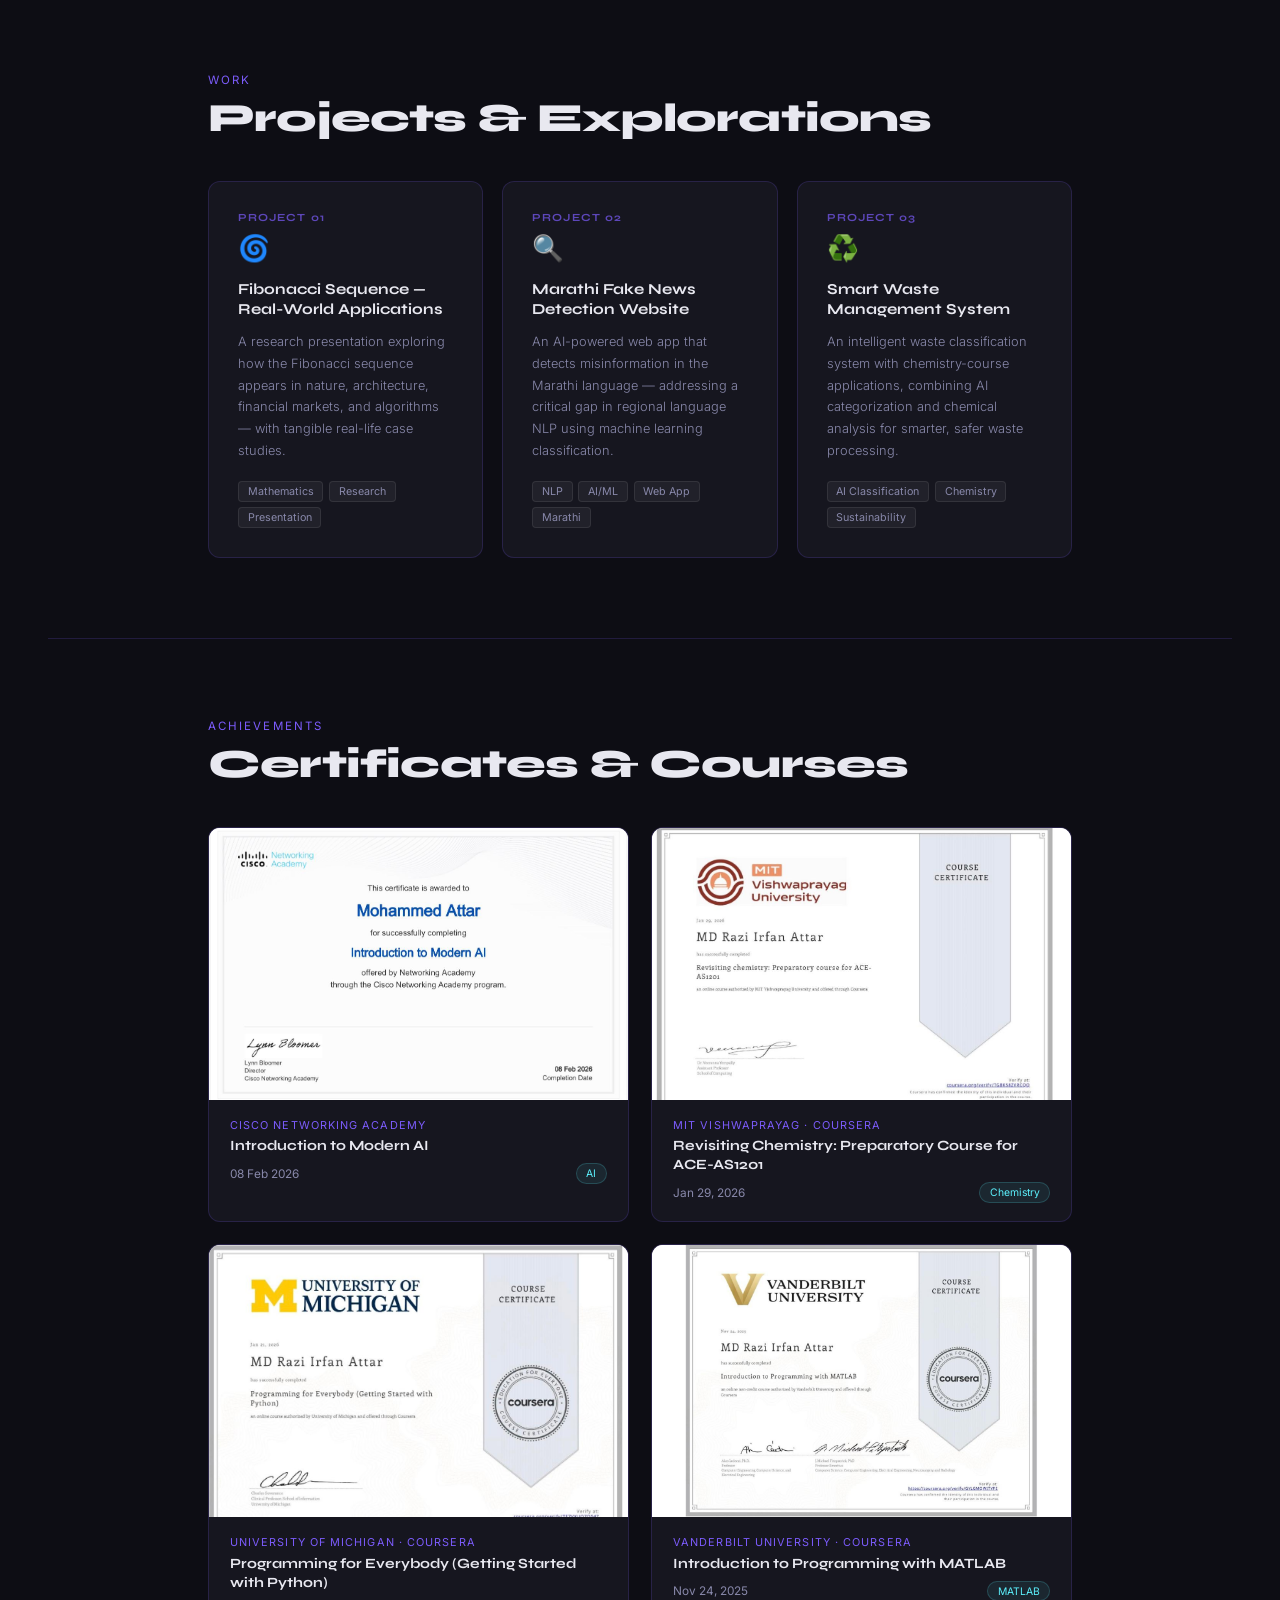
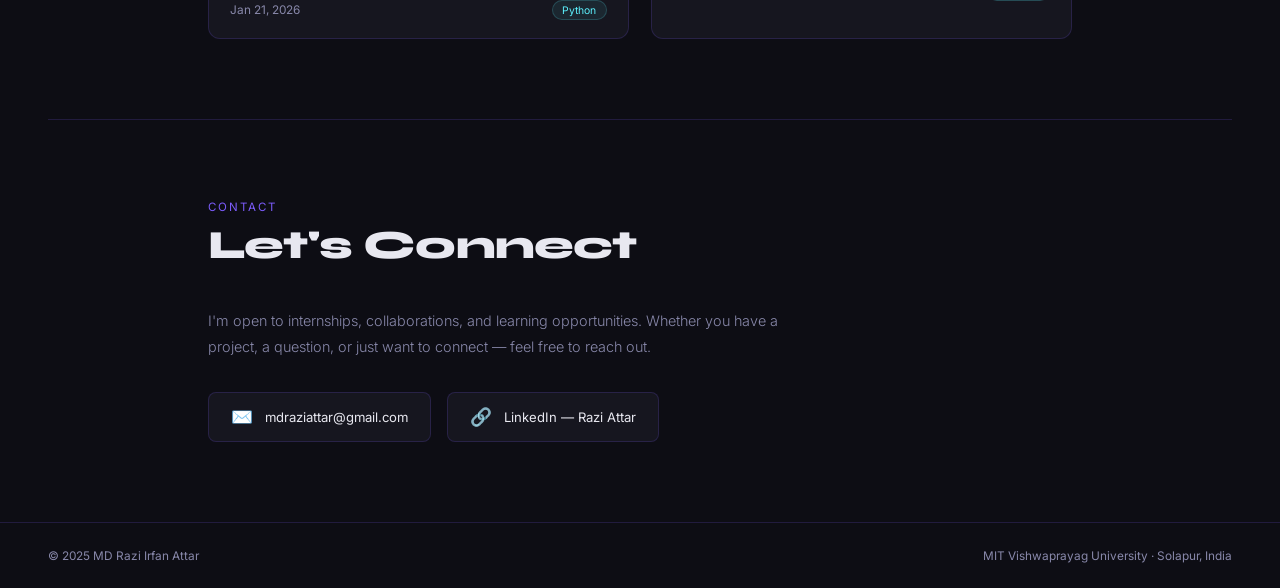
==== commit 46ae01c6: "Rename razi_attar_portfolio (2).html to index.html" ====
--- a/index.html
+++ b/index.html
@@ -3,854 +3,649 @@
 <head>
 <meta charset="UTF-8">
 <meta name="viewport" content="width=device-width, initial-scale=1.0">
-<title>Razi Attar — AI/ML Engineer</title>
-<link href="https://fonts.googleapis.com/css2?family=Syne:wght@400;600;700;800&family=DM+Mono:ital,wght@0,300;0,400;1,300&family=Instrument+Serif:ital@0;1&display=swap" rel="stylesheet">
+<title>MD Razi Irfan Attar — Portfolio</title>
+<link href="https://fonts.googleapis.com/css2?family=Syne:wght@400;600;700;800&family=Inter:wght@300;400;500&display=swap" rel="stylesheet">
 <style>
   :root {
-    --bg: #0a0a0f;
-    --surface: #12121a;
-    --card: #1a1a26;
+    --bg: #0d0d14;
+    --card: #16161f;
     --accent: #7c5cfc;
     --accent2: #fc5c7d;
     --accent3: #5cf0fc;
     --text: #e8e8f0;
     --muted: #8888aa;
-    --border: rgba(124,92,252,0.2);
+    --border: rgba(124,92,252,0.18);
   }
 
   *, *::before, *::after { box-sizing: border-box; margin: 0; padding: 0; }
-
   html { scroll-behavior: smooth; }
-
   body {
     background: var(--bg);
     color: var(--text);
-    font-family: 'DM Mono', monospace;
+    font-family: 'Inter', sans-serif;
     overflow-x: hidden;
-    cursor: none;
-  }
-
-  /* Custom cursor */
-  .cursor {
-    position: fixed;
-    width: 12px; height: 12px;
-    background: var(--accent);
-    border-radius: 50%;
-    pointer-events: none;
-    z-index: 9999;
-    transform: translate(-50%, -50%);
-    transition: transform 0.1s, width 0.2s, height 0.2s, background 0.2s;
-    mix-blend-mode: screen;
-  }
-  .cursor-ring {
-    position: fixed;
-    width: 36px; height: 36px;
-    border: 1.5px solid rgba(124,92,252,0.5);
-    border-radius: 50%;
-    pointer-events: none;
-    z-index: 9998;
-    transform: translate(-50%, -50%);
-    transition: transform 0.15s ease-out, width 0.3s, height 0.3s;
-  }
-
-  /* Noise texture overlay */
-  body::before {
-    content: '';
-    position: fixed;
-    inset: 0;
-    background-image: url("data:image/svg+xml,%3Csvg viewBox='0 0 256 256' xmlns='http://www.w3.org/2000/svg'%3E%3Cfilter id='noise'%3E%3CfeTurbulence type='fractalNoise' baseFrequency='0.9' numOctaves='4' stitchTiles='stitch'/%3E%3C/filter%3E%3Crect width='100%25' height='100%25' filter='url(%23noise)' opacity='0.04'/%3E%3C/svg%3E");
-    pointer-events: none;
-    z-index: 0;
-    opacity: 0.4;
-  }
-
-  /* NAV */
+  }
+
+  /* ── NAV ── */
   nav {
     position: fixed;
     top: 0; left: 0; right: 0;
-    padding: 1.2rem 3rem;
+    padding: 1rem 3rem;
     display: flex;
     justify-content: space-between;
     align-items: center;
-    z-index: 100;
-    background: linear-gradient(to bottom, rgba(10,10,15,0.95), transparent);
-    backdrop-filter: blur(8px);
+    z-index: 200;
+    background: rgba(13,13,20,0.95);
+    backdrop-filter: blur(10px);
+    border-bottom: 1px solid var(--border);
   }
   .nav-logo {
     font-family: 'Syne', sans-serif;
     font-weight: 800;
-    font-size: 1.2rem;
+    font-size: 1.1rem;
+    color: var(--accent);
+    text-decoration: none;
+  }
+  .nav-links { display: flex; gap: 2rem; list-style: none; }
+  .nav-links a {
+    color: var(--muted);
+    text-decoration: none;
+    font-size: 0.82rem;
+    transition: color 0.2s;
+  }
+  .nav-links a:hover { color: var(--text); }
+
+  /* ── SHARED LAYOUT ── */
+  .container { max-width: 960px; margin: 0 auto; padding: 0 3rem; }
+  section { padding: 5rem 0; }
+  .divider { border: none; border-top: 1px solid var(--border); margin: 0 3rem; }
+
+  .section-label {
+    font-size: 0.72rem;
+    letter-spacing: 0.18em;
+    text-transform: uppercase;
+    color: var(--accent);
+    margin-bottom: 0.5rem;
+  }
+  .section-title {
+    font-family: 'Syne', sans-serif;
+    font-size: clamp(1.8rem, 3.5vw, 2.5rem);
+    font-weight: 800;
     letter-spacing: -0.02em;
-    background: linear-gradient(135deg, var(--accent), var(--accent3));
-    -webkit-background-clip: text;
-    -webkit-text-fill-color: transparent;
-  }
-  .nav-links {
-    display: flex;
-    gap: 2rem;
-    list-style: none;
-  }
-  .nav-links a {
-    color: var(--muted);
-    text-decoration: none;
-    font-size: 0.75rem;
-    letter-spacing: 0.12em;
-    text-transform: uppercase;
-    transition: color 0.3s;
-  }
-  .nav-links a:hover { color: var(--accent3); }
-
-  /* HERO */
+    margin-bottom: 2.5rem;
+    line-height: 1.15;
+  }
+
+  /* ── HERO ── */
   .hero {
     min-height: 100vh;
     display: flex;
     align-items: center;
-    padding: 0 3rem;
-    position: relative;
-    overflow: hidden;
-  }
-
-  .hero-grid-bg {
-    position: absolute;
-    inset: 0;
-    background-image:
-      linear-gradient(rgba(124,92,252,0.06) 1px, transparent 1px),
-      linear-gradient(90deg, rgba(124,92,252,0.06) 1px, transparent 1px);
-    background-size: 60px 60px;
-    mask-image: radial-gradient(ellipse 70% 70% at 50% 50%, black 40%, transparent 100%);
-  }
-
-  .hero-glow {
-    position: absolute;
-    width: 700px; height: 700px;
-    background: radial-gradient(circle, rgba(124,92,252,0.15) 0%, transparent 70%);
-    top: 50%; left: 55%;
-    transform: translate(-50%, -50%);
-    pointer-events: none;
-    animation: pulse-glow 4s ease-in-out infinite;
-  }
-  .hero-glow2 {
-    position: absolute;
-    width: 400px; height: 400px;
-    background: radial-gradient(circle, rgba(92,240,252,0.1) 0%, transparent 70%);
-    top: 30%; left: 70%;
-    pointer-events: none;
-    animation: pulse-glow 6s ease-in-out infinite reverse;
-  }
-
-  @keyframes pulse-glow {
-    0%, 100% { transform: translate(-50%, -50%) scale(1); opacity: 0.8; }
-    50% { transform: translate(-50%, -50%) scale(1.1); opacity: 1; }
-  }
-
-  .hero-content {
-    position: relative;
-    z-index: 1;
-    max-width: 780px;
-  }
+    padding: 6rem 3rem 3rem;
+    max-width: 960px;
+    margin: 0 auto;
+  }
+  .hero-inner {
+    display: flex;
+    align-items: center;
+    gap: 3rem;
+    width: 100%;
+  }
+  .hero-photo {
+    width: 160px; height: 160px;
+    border-radius: 50%;
+    object-fit: cover;
+    object-position: center top;
+    border: 3px solid var(--accent);
+    flex-shrink: 0;
+  }
+  .hero-text { flex: 1; }
 
   .hero-tag {
     display: inline-flex;
     align-items: center;
     gap: 0.5rem;
-    background: rgba(124,92,252,0.12);
+    background: rgba(124,92,252,0.1);
     border: 1px solid var(--border);
-    padding: 0.35rem 1rem;
+    padding: 0.3rem 0.9rem;
     border-radius: 100px;
     font-size: 0.72rem;
     letter-spacing: 0.1em;
     text-transform: uppercase;
     color: var(--accent3);
-    margin-bottom: 2rem;
-    animation: fadeInUp 0.8s ease forwards;
-    opacity: 0;
-  }
-  .hero-tag::before {
-    content: '';
-    width: 6px; height: 6px;
-    background: var(--accent3);
-    border-radius: 50%;
-    animation: blink 2s infinite;
-  }
-  @keyframes blink { 0%,100%{opacity:1} 50%{opacity:0.2} }
+    margin-bottom: 1.4rem;
+  }
+  .dot { width: 6px; height: 6px; background: var(--accent3); border-radius: 50%; }
 
   .hero-name {
     font-family: 'Syne', sans-serif;
     font-weight: 800;
-    font-size: clamp(3.5rem, 8vw, 7rem);
-    line-height: 1;
-    letter-spacing: -0.04em;
-    margin-bottom: 0.4rem;
-    animation: fadeInUp 0.8s 0.1s ease forwards;
-    opacity: 0;
-  }
-  .hero-name span {
-    display: block;
-    background: linear-gradient(135deg, #fff 30%, var(--accent) 100%);
-    -webkit-background-clip: text;
-    -webkit-text-fill-color: transparent;
-  }
-  .hero-name em {
-    font-style: normal;
-    color: var(--accent2);
-    -webkit-text-fill-color: var(--accent2);
-    font-family: 'Instrument Serif', serif;
-    font-style: italic;
-  }
-
+    font-size: clamp(2.4rem, 5vw, 4rem);
+    letter-spacing: -0.03em;
+    line-height: 1.05;
+    margin-bottom: 0.6rem;
+  }
   .hero-subtitle {
-    font-family: 'DM Mono', monospace;
     font-size: 0.85rem;
     color: var(--muted);
-    letter-spacing: 0.05em;
+    margin-bottom: 1.2rem;
+    letter-spacing: 0.03em;
+  }
+  .hero-subtitle span { color: var(--accent3); }
+  .hero-desc {
+    font-size: 0.95rem;
+    color: var(--muted);
+    line-height: 1.75;
+    max-width: 480px;
     margin-bottom: 2rem;
-    animation: fadeInUp 0.8s 0.2s ease forwards;
-    opacity: 0;
-  }
-  .hero-subtitle span { color: var(--accent3); }
-
-  .hero-desc {
-    font-size: 1.05rem;
-    color: var(--muted);
-    line-height: 1.7;
-    max-width: 500px;
-    margin-bottom: 2.5rem;
-    font-family: 'DM Mono', monospace;
     font-weight: 300;
-    animation: fadeInUp 0.8s 0.3s ease forwards;
-    opacity: 0;
-  }
-
-  .hero-cta {
-    display: flex;
-    gap: 1rem;
-    animation: fadeInUp 0.8s 0.4s ease forwards;
-    opacity: 0;
-  }
+  }
+  .hero-cta { display: flex; gap: 1rem; flex-wrap: wrap; }
+
   .btn-primary {
-    background: linear-gradient(135deg, var(--accent), #5c3dfc);
+    background: var(--accent);
     color: #fff;
-    padding: 0.8rem 2rem;
+    padding: 0.72rem 1.7rem;
     border: none;
-    border-radius: 4px;
-    font-family: 'DM Mono', monospace;
-    font-size: 0.8rem;
-    letter-spacing: 0.08em;
-    cursor: none;
+    border-radius: 6px;
+    font-family: 'Inter', sans-serif;
+    font-size: 0.82rem;
+    font-weight: 500;
     text-decoration: none;
-    transition: transform 0.2s, box-shadow 0.2s;
+    transition: background 0.2s;
     display: inline-block;
-    box-shadow: 0 0 30px rgba(124,92,252,0.4);
-  }
-  .btn-primary:hover {
-    transform: translateY(-2px);
-    box-shadow: 0 0 50px rgba(124,92,252,0.6);
-  }
+  }
+  .btn-primary:hover { background: #6a4ae0; }
   .btn-outline {
     background: transparent;
     color: var(--text);
-    padding: 0.8rem 2rem;
+    padding: 0.72rem 1.7rem;
     border: 1px solid var(--border);
-    border-radius: 4px;
-    font-family: 'DM Mono', monospace;
-    font-size: 0.8rem;
-    letter-spacing: 0.08em;
-    cursor: none;
+    border-radius: 6px;
+    font-family: 'Inter', sans-serif;
+    font-size: 0.82rem;
+    font-weight: 500;
     text-decoration: none;
     transition: border-color 0.2s, color 0.2s;
-  }
-  .btn-outline:hover { border-color: var(--accent3); color: var(--accent3); }
-
-  /* Floating data badges */
-  .float-badge {
-    position: absolute;
-    right: 6%;
+    display: inline-block;
+  }
+  .btn-outline:hover { border-color: var(--accent); color: var(--accent); }
+
+  /* ── ABOUT ── */
+  .about-grid {
+    display: grid;
+    grid-template-columns: 1.2fr 1fr;
+    gap: 3rem;
+    align-items: start;
+  }
+  .about-text p {
+    color: var(--muted);
+    line-height: 1.8;
+    font-size: 0.92rem;
+    font-weight: 300;
+    margin-bottom: 1rem;
+  }
+  .about-text p strong { color: var(--text); font-weight: 500; }
+
+  .skills-list { display: flex; flex-wrap: wrap; gap: 0.5rem; margin-top: 1.4rem; }
+  .skill-tag {
+    background: rgba(92,240,252,0.07);
+    border: 1px solid rgba(92,240,252,0.18);
+    color: var(--accent3);
+    padding: 0.28rem 0.8rem;
+    border-radius: 100px;
+    font-size: 0.72rem;
+    letter-spacing: 0.04em;
+  }
+
+  .edu-card {
+    background: var(--card);
+    border: 1px solid var(--border);
+    border-top: 2px solid var(--accent);
+    border-radius: 10px;
+    padding: 1.8rem;
+  }
+  .edu-card .university { font-family: 'Syne', sans-serif; font-weight: 700; font-size: 1rem; margin-bottom: 0.4rem; }
+  .edu-card .degree { font-size: 0.82rem; color: var(--accent3); margin-bottom: 0.3rem; }
+  .edu-card .spec { font-size: 0.78rem; color: var(--muted); margin-bottom: 1.2rem; }
+  .year-row { display: flex; align-items: center; gap: 0.5rem; }
+  .year-pill {
+    background: rgba(124,92,252,0.12);
+    border: 1px solid var(--border);
+    padding: 0.25rem 0.75rem;
+    border-radius: 100px;
+    font-size: 0.72rem;
+    color: var(--accent);
+  }
+
+  /* ── PROJECTS ── */
+  .projects-grid {
+    display: grid;
+    grid-template-columns: repeat(3, 1fr);
+    gap: 1.2rem;
+  }
+  .project-card {
     background: var(--card);
     border: 1px solid var(--border);
     border-radius: 12px;
-    padding: 1rem 1.4rem;
-    font-size: 0.72rem;
-    color: var(--muted);
-    backdrop-filter: blur(10px);
-    animation: float 4s ease-in-out infinite;
-  }
-  .float-badge:nth-child(1) { top: 22%; animation-delay: 0s; }
-  .float-badge:nth-child(2) { top: 48%; animation-delay: 1.5s; }
-  .float-badge:nth-child(3) { top: 72%; animation-delay: 3s; }
-  .float-badge .badge-val {
-    display: block;
+    padding: 1.8rem;
+    transition: border-color 0.2s, transform 0.2s;
+  }
+  .project-card:hover { border-color: var(--accent); transform: translateY(-3px); }
+  .project-icon { font-size: 1.6rem; margin-bottom: 1rem; }
+  .project-num {
     font-family: 'Syne', sans-serif;
-    font-size: 1.6rem;
-    font-weight: 800;
-    color: var(--text);
-    line-height: 1;
-    margin-bottom: 0.2rem;
-  }
-  .float-badge .badge-val.accent { color: var(--accent); }
-  .float-badge .badge-val.accent3 { color: var(--accent3); }
-  .float-badge .badge-val.accent2 { color: var(--accent2); }
-  @keyframes float {
-    0%,100% { transform: translateY(0px); }
-    50% { transform: translateY(-10px); }
-  }
-
-  @keyframes fadeInUp {
-    from { opacity: 0; transform: translateY(24px); }
-    to { opacity: 1; transform: translateY(0); }
-  }
-
-  /* SECTIONS */
-  section {
-    padding: 6rem 3rem;
-    position: relative;
-    z-index: 1;
-  }
-
-  .section-label {
-    font-size: 0.72rem;
-    letter-spacing: 0.2em;
-    text-transform: uppercase;
+    font-size: 0.68rem;
+    font-weight: 700;
     color: var(--accent);
-    margin-bottom: 0.8rem;
-    display: flex;
-    align-items: center;
-    gap: 0.8rem;
-  }
-  .section-label::before {
-    content: '';
-    width: 24px; height: 1px;
-    background: var(--accent);
-  }
-
-  .section-title {
+    letter-spacing: 0.1em;
+    margin-bottom: 0.5rem;
+    opacity: 0.7;
+  }
+  .project-title {
     font-family: 'Syne', sans-serif;
-    font-size: clamp(2rem, 4vw, 3.2rem);
-    font-weight: 800;
-    letter-spacing: -0.03em;
-    line-height: 1.1;
-    margin-bottom: 1rem;
-  }
-
-  /* ABOUT */
-  .about-grid {
-    display: grid;
-    grid-template-columns: 1fr 1fr;
-    gap: 4rem;
-    align-items: start;
-    margin-top: 3rem;
-  }
-
-  .about-text p {
-    color: var(--muted);
-    line-height: 1.8;
-    font-size: 0.9rem;
+    font-weight: 700;
+    font-size: 0.95rem;
+    margin-bottom: 0.7rem;
+    line-height: 1.35;
+  }
+  .project-desc {
+    font-size: 0.8rem;
+    color: var(--muted);
+    line-height: 1.7;
     font-weight: 300;
     margin-bottom: 1.2rem;
   }
-  .about-text p strong { color: var(--text); font-weight: 400; }
-
-  .edu-card {
+  .project-tags { display: flex; flex-wrap: wrap; gap: 0.35rem; }
+  .ptag {
+    background: rgba(255,255,255,0.05);
+    border: 1px solid rgba(255,255,255,0.08);
+    padding: 0.18rem 0.55rem;
+    border-radius: 4px;
+    font-size: 0.67rem;
+    color: var(--muted);
+  }
+
+  /* ── CERTIFICATES ── */
+  .cert-grid {
+    display: grid;
+    grid-template-columns: repeat(2, 1fr);
+    gap: 1.4rem;
+  }
+  .cert-card {
     background: var(--card);
     border: 1px solid var(--border);
     border-radius: 12px;
-    padding: 2rem;
-    position: relative;
     overflow: hidden;
-  }
-  .edu-card::before {
-    content: '';
-    position: absolute;
-    top: 0; left: 0; right: 0;
-    height: 2px;
-    background: linear-gradient(90deg, var(--accent), var(--accent3));
-  }
-  .edu-card .university {
+    transition: border-color 0.2s, transform 0.2s;
+    cursor: pointer;
+  }
+  .cert-card:hover { border-color: var(--accent); transform: translateY(-3px); }
+
+  .cert-img-wrap {
+    width: 100%;
+    aspect-ratio: 4 / 2.6;
+    overflow: hidden;
+    background: #fff;
+  }
+  .cert-img-wrap img {
+    width: 100%;
+    height: 100%;
+    object-fit: cover;
+    object-position: center top;
+    transition: transform 0.3s;
+  }
+  .cert-card:hover .cert-img-wrap img { transform: scale(1.03); }
+
+  .cert-info { padding: 1.1rem 1.3rem; }
+  .cert-issuer {
+    font-size: 0.68rem;
+    letter-spacing: 0.1em;
+    text-transform: uppercase;
+    color: var(--accent);
+    margin-bottom: 0.3rem;
+  }
+  .cert-title {
     font-family: 'Syne', sans-serif;
     font-weight: 700;
-    font-size: 1.1rem;
-    margin-bottom: 0.4rem;
-  }
-  .edu-card .degree {
-    font-size: 0.82rem;
+    font-size: 0.88rem;
+    line-height: 1.35;
+    margin-bottom: 0.5rem;
+  }
+  .cert-meta { display: flex; justify-content: space-between; align-items: center; }
+  .cert-date { font-size: 0.74rem; color: var(--muted); }
+  .cert-badge {
+    background: rgba(92,240,252,0.08);
+    border: 1px solid rgba(92,240,252,0.18);
     color: var(--accent3);
-    margin-bottom: 0.6rem;
-  }
-  .edu-card .specialization {
-    font-size: 0.78rem;
-    color: var(--muted);
-    margin-bottom: 1.2rem;
-    font-style: italic;
-  }
-  .edu-timeline {
+    padding: 0.18rem 0.6rem;
+    border-radius: 100px;
+    font-size: 0.65rem;
+  }
+
+  /* ── MODAL ── */
+  .modal-overlay {
+    display: none;
+    position: fixed;
+    inset: 0;
+    background: rgba(0,0,0,0.9);
+    z-index: 1000;
+    align-items: center;
+    justify-content: center;
+    padding: 2rem;
+  }
+  .modal-overlay.open { display: flex; }
+  .modal-img {
+    max-width: 90vw;
+    max-height: 88vh;
+    border-radius: 8px;
+    box-shadow: 0 30px 80px rgba(0,0,0,0.6);
+    object-fit: contain;
+  }
+  .modal-close {
+    position: fixed;
+    top: 1.2rem; right: 1.8rem;
+    font-size: 2rem;
+    color: var(--muted);
+    cursor: pointer;
+    background: none;
+    border: none;
+    line-height: 1;
+    transition: color 0.2s;
+  }
+  .modal-close:hover { color: #fff; }
+
+  /* ── CONTACT ── */
+  .contact-inner { max-width: 600px; }
+  .contact-inner p {
+    color: var(--muted);
+    font-size: 0.9rem;
+    line-height: 1.8;
+    font-weight: 300;
+    margin-bottom: 2rem;
+  }
+  .contact-links { display: flex; gap: 1rem; flex-wrap: wrap; }
+  .contact-item {
     display: flex;
-    gap: 0.5rem;
     align-items: center;
-  }
-  .year-pill {
-    background: rgba(124,92,252,0.15);
-    border: 1px solid var(--border);
-    padding: 0.3rem 0.8rem;
-    border-radius: 100px;
-    font-size: 0.72rem;
-    color: var(--accent);
-    letter-spacing: 0.05em;
-  }
-  .year-arrow { color: var(--muted); font-size: 0.9rem; }
-
-  .skills-grid {
-    display: flex;
-    flex-wrap: wrap;
-    gap: 0.6rem;
-    margin-top: 1.8rem;
-  }
-  .skill-tag {
-    background: rgba(92,240,252,0.08);
-    border: 1px solid rgba(92,240,252,0.2);
-    color: var(--accent3);
-    padding: 0.3rem 0.9rem;
-    border-radius: 100px;
-    font-size: 0.72rem;
-    letter-spacing: 0.05em;
-  }
-
-  /* PROJECTS */
-  .projects-grid {
-    display: grid;
-    grid-template-columns: repeat(3, 1fr);
-    gap: 1.5rem;
-    margin-top: 3rem;
-  }
-
-  .project-card {
+    gap: 0.7rem;
     background: var(--card);
     border: 1px solid var(--border);
-    border-radius: 16px;
-    padding: 2rem;
-    position: relative;
-    overflow: hidden;
-    transition: transform 0.3s, border-color 0.3s, box-shadow 0.3s;
-    cursor: none;
-  }
-  .project-card:hover {
-    transform: translateY(-6px);
-    border-color: var(--accent);
-    box-shadow: 0 20px 60px rgba(124,92,252,0.2);
-  }
-  .project-card::after {
-    content: '';
-    position: absolute;
-    inset: 0;
-    background: linear-gradient(135deg, rgba(124,92,252,0.05), transparent);
-    opacity: 0;
-    transition: opacity 0.3s;
-  }
-  .project-card:hover::after { opacity: 1; }
-
-  .project-icon {
-    width: 48px; height: 48px;
-    border-radius: 12px;
-    display: flex;
-    align-items: center;
-    justify-content: center;
-    font-size: 1.4rem;
-    margin-bottom: 1.2rem;
-  }
-  .icon-purple { background: rgba(124,92,252,0.2); }
-  .icon-pink { background: rgba(252,92,125,0.2); }
-  .icon-cyan { background: rgba(92,240,252,0.2); }
-
-  .project-title {
-    font-family: 'Syne', sans-serif;
-    font-weight: 700;
-    font-size: 1.05rem;
-    margin-bottom: 0.8rem;
-    line-height: 1.3;
-  }
-  .project-desc {
-    font-size: 0.8rem;
-    color: var(--muted);
-    line-height: 1.7;
-    font-weight: 300;
-    margin-bottom: 1.4rem;
-  }
-  .project-tags {
-    display: flex;
-    flex-wrap: wrap;
-    gap: 0.4rem;
-  }
-  .ptag {
-    background: rgba(255,255,255,0.05);
-    border: 1px solid rgba(255,255,255,0.08);
-    padding: 0.2rem 0.6rem;
-    border-radius: 4px;
-    font-size: 0.67rem;
-    color: var(--muted);
-    letter-spacing: 0.04em;
-  }
-
-  .project-num {
-    position: absolute;
-    top: 1.5rem; right: 1.8rem;
-    font-family: 'Syne', sans-serif;
-    font-size: 3rem;
-    font-weight: 800;
-    color: rgba(255,255,255,0.04);
-    line-height: 1;
-    pointer-events: none;
-  }
-
-  /* CONTACT */
-  .contact-inner {
-    max-width: 700px;
-    margin: 3rem auto 0;
-    text-align: center;
-  }
-  .contact-inner p {
-    color: var(--muted);
-    font-size: 0.88rem;
-    line-height: 1.8;
-    font-weight: 300;
-    margin-bottom: 2.5rem;
-  }
-  .contact-links {
-    display: flex;
-    justify-content: center;
-    gap: 1.5rem;
-    flex-wrap: wrap;
-  }
-  .contact-item {
-    display: flex;
-    flex-direction: column;
-    align-items: center;
-    gap: 0.5rem;
-    background: var(--card);
-    border: 1px solid var(--border);
-    padding: 1.2rem 2rem;
-    border-radius: 12px;
+    padding: 0.85rem 1.4rem;
+    border-radius: 8px;
     text-decoration: none;
     color: var(--text);
-    transition: border-color 0.3s, transform 0.3s;
-    min-width: 140px;
-  }
-  .contact-item:hover { border-color: var(--accent); transform: translateY(-4px); }
-  .contact-item span { font-size: 1.5rem; }
-  .contact-item small { font-size: 0.7rem; color: var(--muted); letter-spacing: 0.08em; text-transform: uppercase; }
-  .contact-item strong { font-size: 0.82rem; font-weight: 400; }
-
-  /* FOOTER */
+    font-size: 0.82rem;
+    transition: border-color 0.2s, color 0.2s;
+  }
+  .contact-item:hover { border-color: var(--accent); color: var(--accent); }
+  .contact-item span { font-size: 1.1rem; }
+
+  /* ── FOOTER ── */
   footer {
     border-top: 1px solid var(--border);
-    padding: 2rem 3rem;
+    padding: 1.6rem 3rem;
     display: flex;
     justify-content: space-between;
     align-items: center;
     color: var(--muted);
-    font-size: 0.72rem;
-  }
-
-  /* DIVIDER */
-  .divider {
-    width: 100%;
-    height: 1px;
-    background: linear-gradient(90deg, transparent, var(--border), transparent);
-  }
-
-  /* SCROLL INDICATOR */
-  .scroll-indicator {
-    position: absolute;
-    bottom: 2.5rem;
-    left: 50%;
-    transform: translateX(-50%);
-    display: flex;
-    flex-direction: column;
-    align-items: center;
-    gap: 0.4rem;
-    color: var(--muted);
-    font-size: 0.65rem;
-    letter-spacing: 0.15em;
-    text-transform: uppercase;
-    animation: fadeInUp 1s 0.8s forwards;
-    opacity: 0;
-  }
-  .scroll-line {
-    width: 1px; height: 40px;
-    background: linear-gradient(to bottom, var(--accent), transparent);
-    animation: scroll-pulse 2s infinite;
-  }
-  @keyframes scroll-pulse {
-    0%,100% { transform: scaleY(1); opacity: 0.6; }
-    50% { transform: scaleY(1.4); opacity: 1; }
-  }
-
-  /* Responsive */
-  @media (max-width: 900px) {
+    font-size: 0.74rem;
+  }
+
+  /* ── RESPONSIVE ── */
+  @media (max-width: 768px) {
     nav { padding: 1rem 1.5rem; }
-    .hero { padding: 6rem 1.5rem 3rem; }
-    section { padding: 4rem 1.5rem; }
+    .hero { padding: 5.5rem 1.5rem 2.5rem; }
+    .hero-inner { flex-direction: column; align-items: flex-start; gap: 1.8rem; }
+    .hero-photo { width: 110px; height: 110px; }
+    .container { padding: 0 1.5rem; }
+    .divider { margin: 0 1.5rem; }
     .about-grid { grid-template-columns: 1fr; gap: 2rem; }
     .projects-grid { grid-template-columns: 1fr; }
-    .float-badge { display: none; }
-    footer { flex-direction: column; gap: 1rem; text-align: center; }
+    .cert-grid { grid-template-columns: 1fr; }
+    footer { flex-direction: column; gap: 0.5rem; text-align: center; }
   }
 </style>
 </head>
 <body>
 
-<div class="cursor" id="cursor"></div>
-<div class="cursor-ring" id="cursorRing"></div>
-
 <!-- NAV -->
 <nav>
-  <div class="nav-logo">RA//</div>
+  <a href="#home" class="nav-logo">Razi Attar</a>
   <ul class="nav-links">
     <li><a href="#about">About</a></li>
     <li><a href="#projects">Projects</a></li>
+    <li><a href="#certificates">Certificates</a></li>
     <li><a href="#contact">Contact</a></li>
   </ul>
 </nav>
 
-<!-- HERO -->
-<section class="hero" id="home">
-  <div class="hero-grid-bg"></div>
-  <div class="hero-glow"></div>
-  <div class="hero-glow2"></div>
-
-  <div class="hero-content">
-    <div class="hero-tag">Available for Opportunities</div>
-    <h1 class="hero-name">
-      <span>Razi</span>
-      <em>Attar.</em>
-    </h1>
-    <p class="hero-subtitle">
-      <span>AI/ML Engineer</span> &nbsp;·&nbsp; BTech CSE &nbsp;·&nbsp; MIT Vishwaprayag, Solapur
-    </p>
-    <p class="hero-desc">
-      Building intelligent systems at the intersection of machine learning, real-world data, and impactful software. Currently studying AI & ML with a focus on practical, deployable solutions.
-    </p>
-    <div class="hero-cta">
-      <a href="#projects" class="btn-primary">View Projects</a>
-      <a href="#contact" class="btn-outline">Get in Touch</a>
+<!-- ══ HERO ══ -->
+<div class="hero" id="home">
+  <div class="hero-inner">
+    <img class="hero-photo" src="[data-uri]" alt="Razi Attar">
+    <div class="hero-text">
+      <div class="hero-tag"><div class="dot"></div> Available for Opportunities</div>
+      <h1 class="hero-name">MD Razi Irfan Attar</h1>
+      <p class="hero-subtitle">
+        <span>AI / ML Student</span> &nbsp;·&nbsp; BTech CSE &nbsp;·&nbsp; MIT Vishwaprayag, Solapur
+      </p>
+      <p class="hero-desc">
+        Building intelligent systems at the intersection of machine learning, real-world data, and impactful software. Currently studying AI &amp; ML with a focus on practical, deployable solutions.
+      </p>
+      <div class="hero-cta">
+        <a href="#projects" class="btn-primary">View Projects</a>
+        <a href="#certificates" class="btn-outline">Certificates</a>
+        <a href="#contact" class="btn-outline">Contact</a>
+      </div>
     </div>
   </div>
-
-  <!-- Floating badges -->
-  <div class="float-badge">
-    <span class="badge-val accent">3</span>
-    Projects
-  </div>
-  <div class="float-badge">
-    <span class="badge-val accent3">2029</span>
-    Graduating
-  </div>
-  <div class="float-badge">
-    <span class="badge-val accent2">AI</span>
-    Specialization
-  </div>
-
-  <div class="scroll-indicator">
-    <div class="scroll-line"></div>
-    Scroll
-  </div>
-</section>
-
-<div class="divider"></div>
-
-<!-- ABOUT -->
+</div>
+
+<hr class="divider">
+
+<!-- ══ ABOUT ══ -->
 <section id="about">
-  <div class="section-label">Who I Am</div>
-  <h2 class="section-title">Student. Builder.<br>Problem Solver.</h2>
-
-  <div class="about-grid">
-    <div class="about-text">
-      <p>
-        I'm <strong>Razi Attar</strong>, a first-year BTech student at MIT Vishwaprayag University, Solapur, specializing in <strong>Artificial Intelligence and Machine Learning</strong>. I'm passionate about turning theoretical knowledge into working products.
-      </p>
-      <p>
-        From detecting misinformation in regional languages to modeling mathematical sequences with real-world applications, I enjoy building at the boundaries of technology and impact.
-      </p>
-      <p>
-        My work spans web development, AI/ML model deployment, data analysis, and systems thinking — always with a focus on solving real problems for real people.
-      </p>
-      <div class="skills-grid">
-        <span class="skill-tag">Python</span>
-        <span class="skill-tag">Machine Learning</span>
-        <span class="skill-tag">AI Tools</span>
-        <span class="skill-tag">Web Development</span>
-        <span class="skill-tag">Data Analysis</span>
-        <span class="skill-tag">NLP</span>
-        <span class="skill-tag">Research</span>
-        <span class="skill-tag">Systems Design</span>
-      </div>
-    </div>
-
-    <div>
-      <div class="edu-card">
-        <div class="university">MIT Vishwaprayag University</div>
-        <div class="degree">BTech — Computer Science & Engineering</div>
-        <div class="specialization">Specialization: Artificial Intelligence & Machine Learning</div>
-        <div class="edu-timeline">
-          <span class="year-pill">2025</span>
-          <span class="year-arrow">→</span>
-          <span class="year-pill">2029</span>
+  <div class="container">
+    <div class="section-label">About Me</div>
+    <h2 class="section-title">Student. Builder.<br>Problem Solver.</h2>
+    <div class="about-grid">
+      <div class="about-text">
+        <p>I'm <strong>MD Razi Irfan Attar</strong>, a BTech student at MIT Vishwaprayag University, Solapur, specializing in <strong>Artificial Intelligence and Machine Learning</strong>. I'm passionate about turning theoretical knowledge into working products.</p>
+        <p>From detecting misinformation in regional languages to modeling mathematical sequences with real-world applications, I enjoy building at the boundary of technology and impact.</p>
+        <p>My work spans web development, AI/ML model deployment, data analysis, and systems thinking — always with a focus on solving real problems for real people.</p>
+        <div class="skills-list">
+          <span class="skill-tag">Python</span>
+          <span class="skill-tag">Machine Learning</span>
+          <span class="skill-tag">AI Tools</span>
+          <span class="skill-tag">Web Development</span>
+          <span class="skill-tag">NLP</span>
+          <span class="skill-tag">MATLAB</span>
+          <span class="skill-tag">Data Analysis</span>
+          <span class="skill-tag">Research</span>
+        </div>
+      </div>
+      <div>
+        <div class="edu-card">
+          <div class="university">MIT Vishwaprayag University</div>
+          <div class="degree">BTech — Computer Science &amp; Engineering</div>
+          <div class="spec">Specialization: Artificial Intelligence &amp; Machine Learning</div>
+          <div class="year-row">
+            <span class="year-pill">2025</span>
+            <span style="color:var(--muted)">→</span>
+            <span class="year-pill">2029</span>
+          </div>
         </div>
       </div>
     </div>
   </div>
 </section>
 
-<div class="divider"></div>
-
-<!-- PROJECTS -->
+<hr class="divider">
+
+<!-- ══ PROJECTS ══ -->
 <section id="projects">
-  <div class="section-label">What I've Built</div>
-  <h2 class="section-title">Projects &<br>Explorations.</h2>
-
-  <div class="projects-grid">
-
-    <!-- Project 1 -->
-    <div class="project-card">
-      <div class="project-num">01</div>
-      <div class="project-icon icon-purple">🌀</div>
-      <h3 class="project-title">Fibonacci Sequence — Real-World Applications</h3>
-      <p class="project-desc">
-        A research presentation exploring how the Fibonacci sequence manifests in nature, architecture, financial markets, and computer algorithms. Demonstrates mathematical beauty with tangible real-life case studies.
-      </p>
-      <div class="project-tags">
-        <span class="ptag">Mathematics</span>
-        <span class="ptag">Research</span>
-        <span class="ptag">Presentation</span>
-        <span class="ptag">Data Visualization</span>
-      </div>
-    </div>
-
-    <!-- Project 2 -->
-    <div class="project-card">
-      <div class="project-num">02</div>
-      <div class="project-icon icon-pink">🔍</div>
-      <h3 class="project-title">Marathi Fake News Detection Website</h3>
-      <p class="project-desc">
-        An AI-powered web application that detects misinformation in the Marathi language — addressing a critical gap in regional language NLP. Uses machine learning models to classify news as real or fake in real time.
-      </p>
-      <div class="project-tags">
-        <span class="ptag">NLP</span>
-        <span class="ptag">AI/ML</span>
-        <span class="ptag">Web App</span>
-        <span class="ptag">Marathi Language</span>
-        <span class="ptag">Misinformation</span>
-      </div>
-    </div>
-
-    <!-- Project 3 -->
-    <div class="project-card">
-      <div class="project-num">03</div>
-      <div class="project-icon icon-cyan">♻️</div>
-      <h3 class="project-title">Smart Waste Management System</h3>
-      <p class="project-desc">
-        An intelligent waste classification and management system with chemistry-course applications. Combines sensor data, AI categorization, and chemical composition analysis to enable smarter, safer waste processing.
-      </p>
-      <div class="project-tags">
-        <span class="ptag">IoT</span>
-        <span class="ptag">AI Classification</span>
-        <span class="ptag">Chemistry</span>
-        <span class="ptag">Sustainability</span>
-        <span class="ptag">Systems Design</span>
-      </div>
-    </div>
-
-  </div>
-</section>
-
-<div class="divider"></div>
-
-<!-- CONTACT -->
-<section id="contact">
-  <div class="section-label">Let's Connect</div>
-  <h2 class="section-title">Open to<br>Collaborations.</h2>
-
-  <div class="contact-inner">
-    <p>
-      I'm always looking for interesting people to learn from, projects to contribute to, and challenges worth solving. Whether you have an opportunity, a question, or just want to say hello — my inbox is open.
-    </p>
-    <div class="contact-links">
-      <a class="contact-item" href="mailto:mdraziattar@gmail.com">
-        <span>✉️</span>
-        <small>Email</small>
-        <strong>mdraziattar@gmail.com</strong>
-      </a>
-      <a class="contact-item" href="https://www.linkedin.com/in/razi-attar" target="_blank">
-        <span>💼</span>
-        <small>LinkedIn</small>
-        <strong>Razi Attar</strong>
-      </a>
-      <a class="contact-item" href="#">
-        <span>🐙</span>
-        <small>GitHub</small>
-        <strong>See my code</strong>
-      </a>
+  <div class="container">
+    <div class="section-label">Work</div>
+    <h2 class="section-title">Projects &amp; Explorations</h2>
+    <div class="projects-grid">
+
+      <div class="project-card">
+        <div class="project-num">PROJECT 01</div>
+        <div class="project-icon">🌀</div>
+        <h3 class="project-title">Fibonacci Sequence — Real-World Applications</h3>
+        <p class="project-desc">A research presentation exploring how the Fibonacci sequence appears in nature, architecture, financial markets, and algorithms — with tangible real-life case studies.</p>
+        <div class="project-tags">
+          <span class="ptag">Mathematics</span>
+          <span class="ptag">Research</span>
+          <span class="ptag">Presentation</span>
+        </div>
+      </div>
+
+      <div class="project-card">
+        <div class="project-num">PROJECT 02</div>
+        <div class="project-icon">🔍</div>
+        <h3 class="project-title">Marathi Fake News Detection Website</h3>
+        <p class="project-desc">An AI-powered web app that detects misinformation in the Marathi language — addressing a critical gap in regional language NLP using machine learning classification.</p>
+        <div class="project-tags">
+          <span class="ptag">NLP</span>
+          <span class="ptag">AI/ML</span>
+          <span class="ptag">Web App</span>
+          <span class="ptag">Marathi</span>
+        </div>
+      </div>
+
+      <div class="project-card">
+        <div class="project-num">PROJECT 03</div>
+        <div class="project-icon">♻️</div>
+        <h3 class="project-title">Smart Waste Management System</h3>
+        <p class="project-desc">An intelligent waste classification system with chemistry-course applications, combining AI categorization and chemical analysis for smarter, safer waste processing.</p>
+        <div class="project-tags">
+          <span class="ptag">AI Classification</span>
+          <span class="ptag">Chemistry</span>
+          <span class="ptag">Sustainability</span>
+        </div>
+      </div>
+
     </div>
   </div>
 </section>
 
+<hr class="divider">
+
+<!-- ══ CERTIFICATES ══ -->
+<section id="certificates">
+  <div class="container">
+    <div class="section-label">Achievements</div>
+    <h2 class="section-title">Certificates &amp; Courses</h2>
+    <div class="cert-grid">
+
+      <div class="cert-card" onclick="openModal(this)">
+        <div class="cert-img-wrap">
+          <img src="[data-uri]